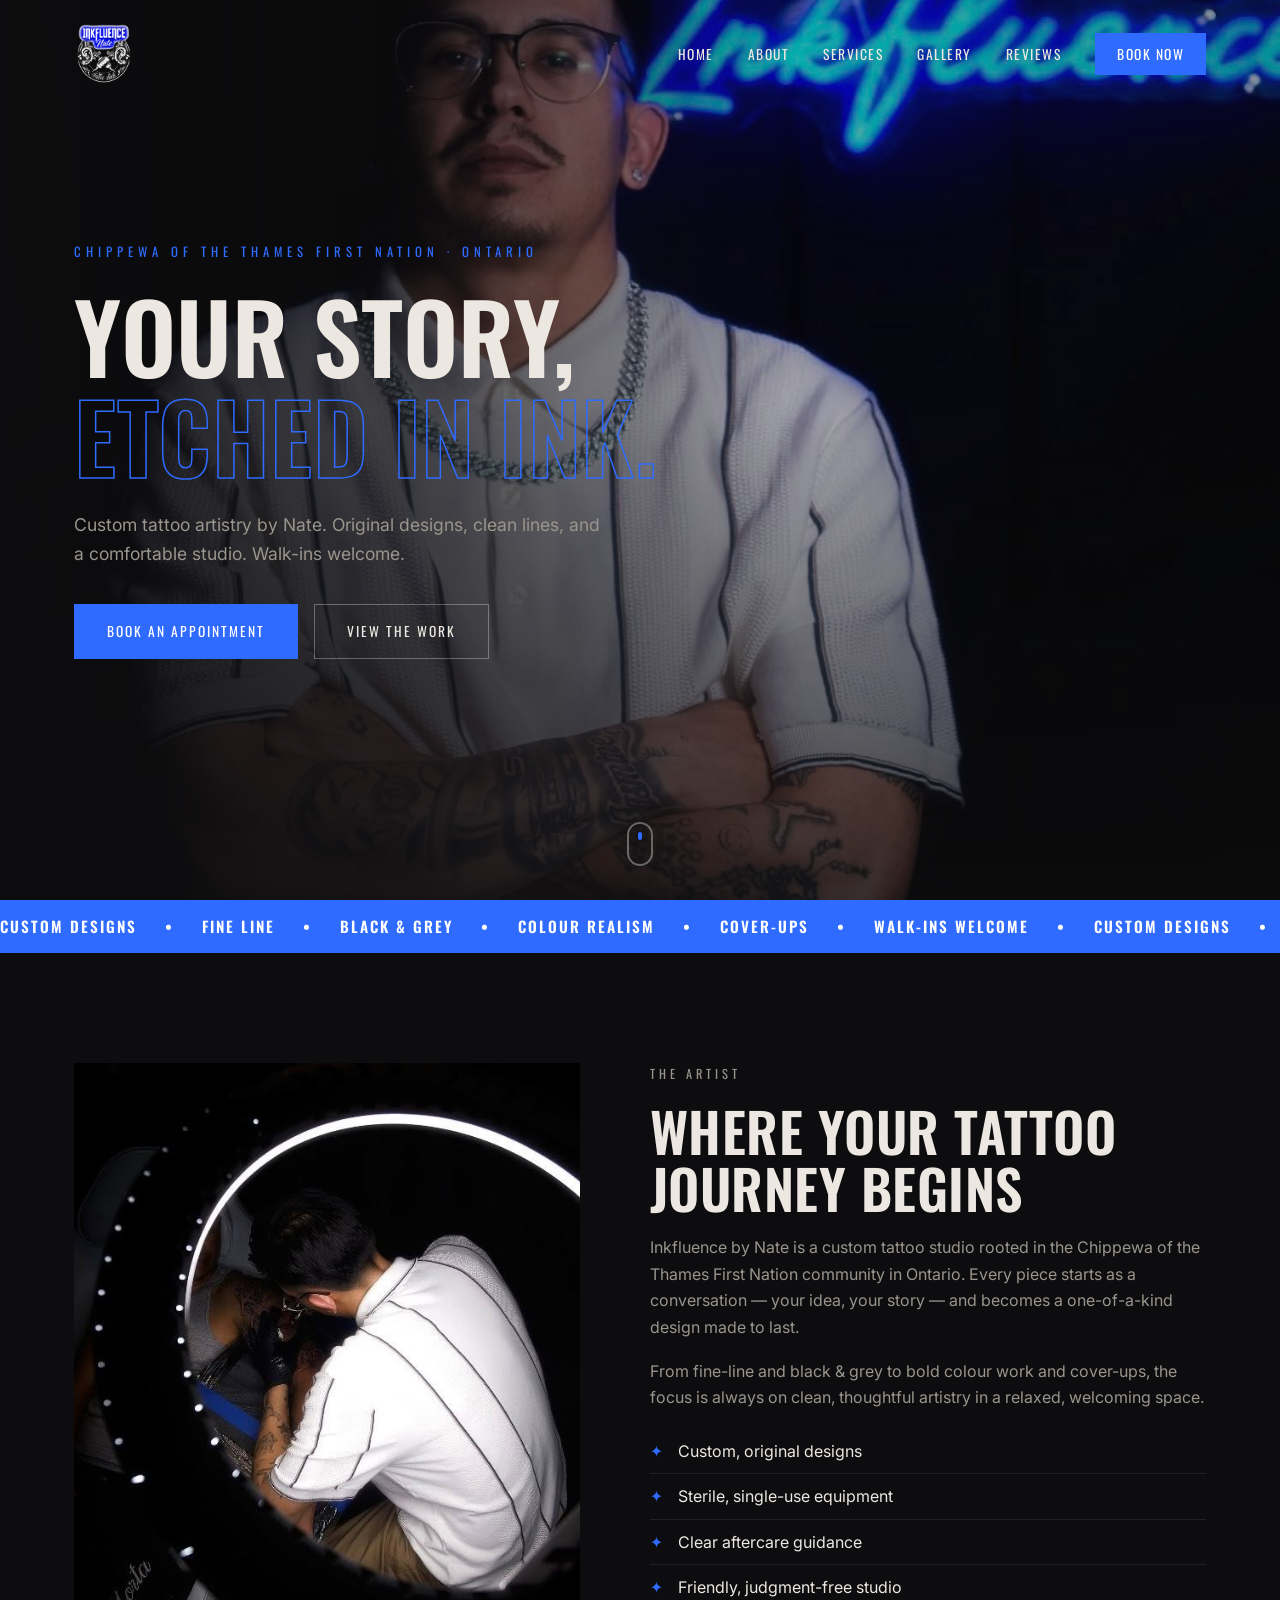
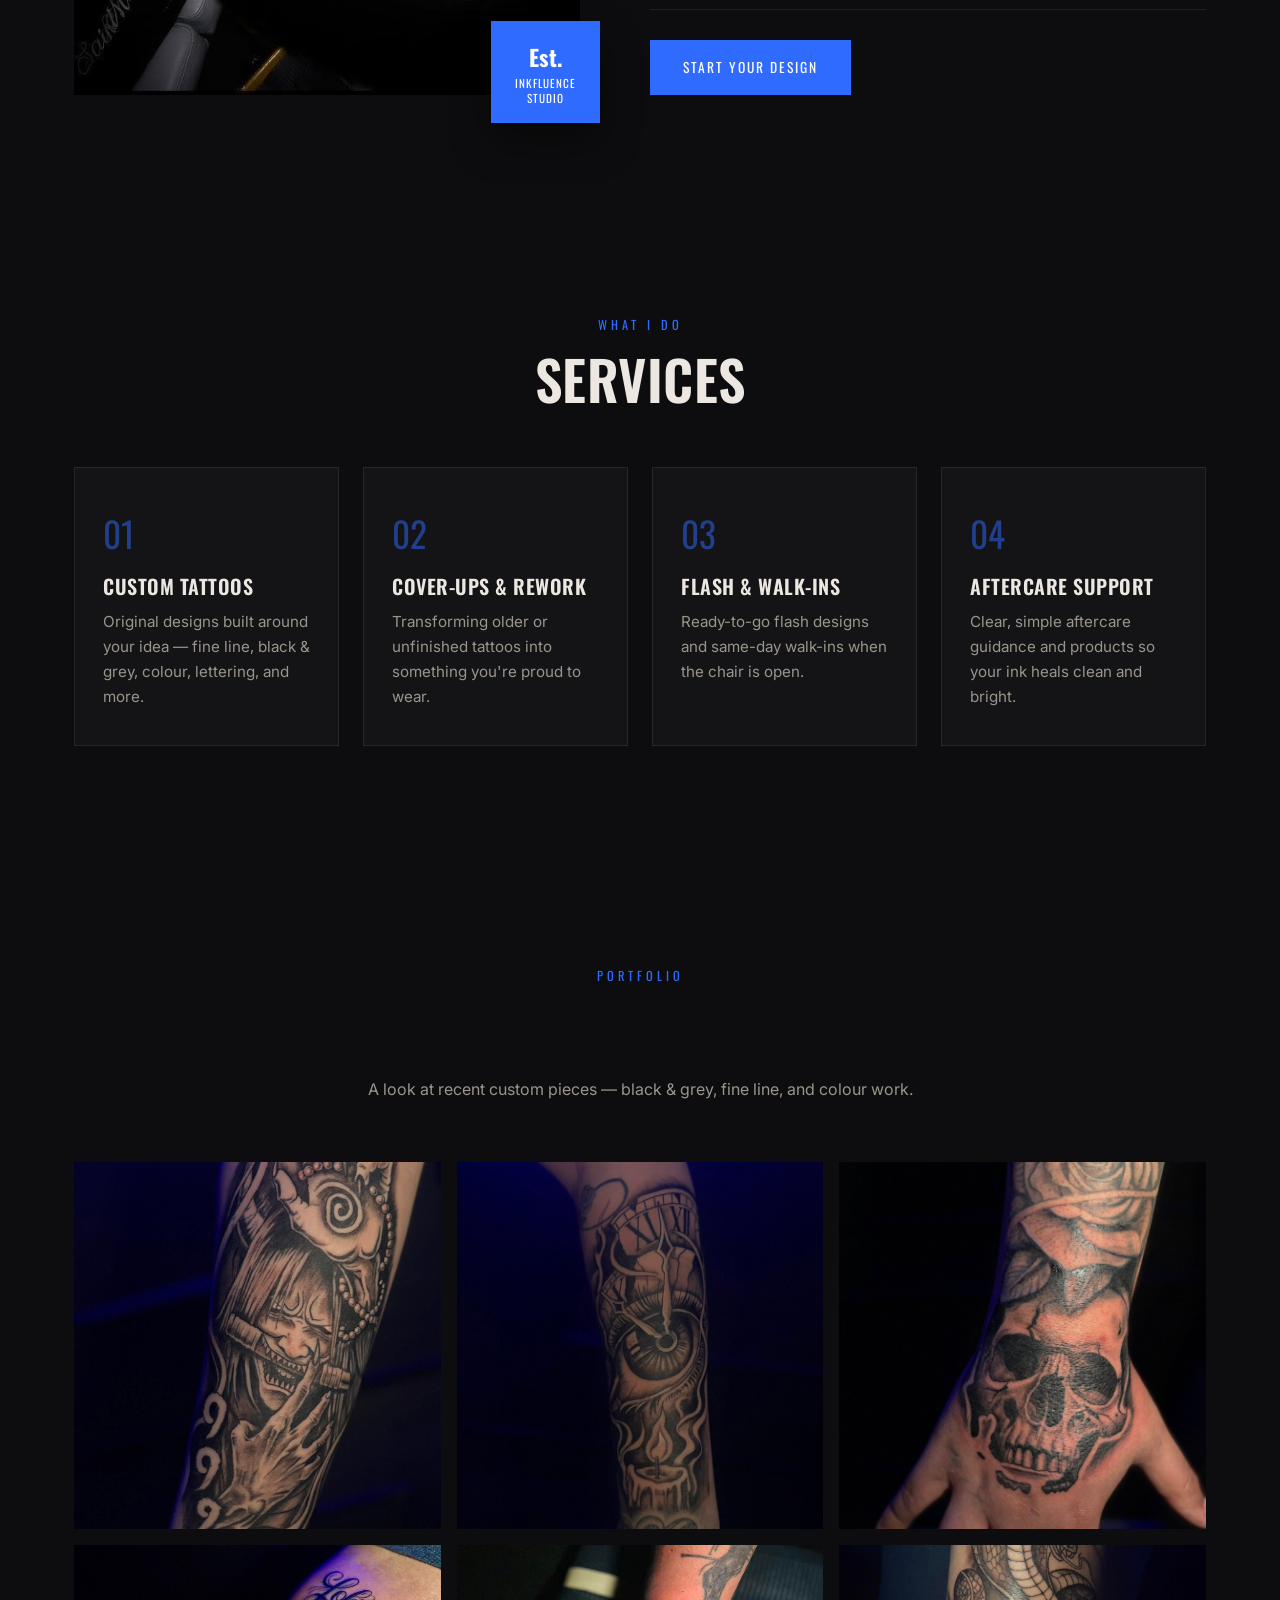
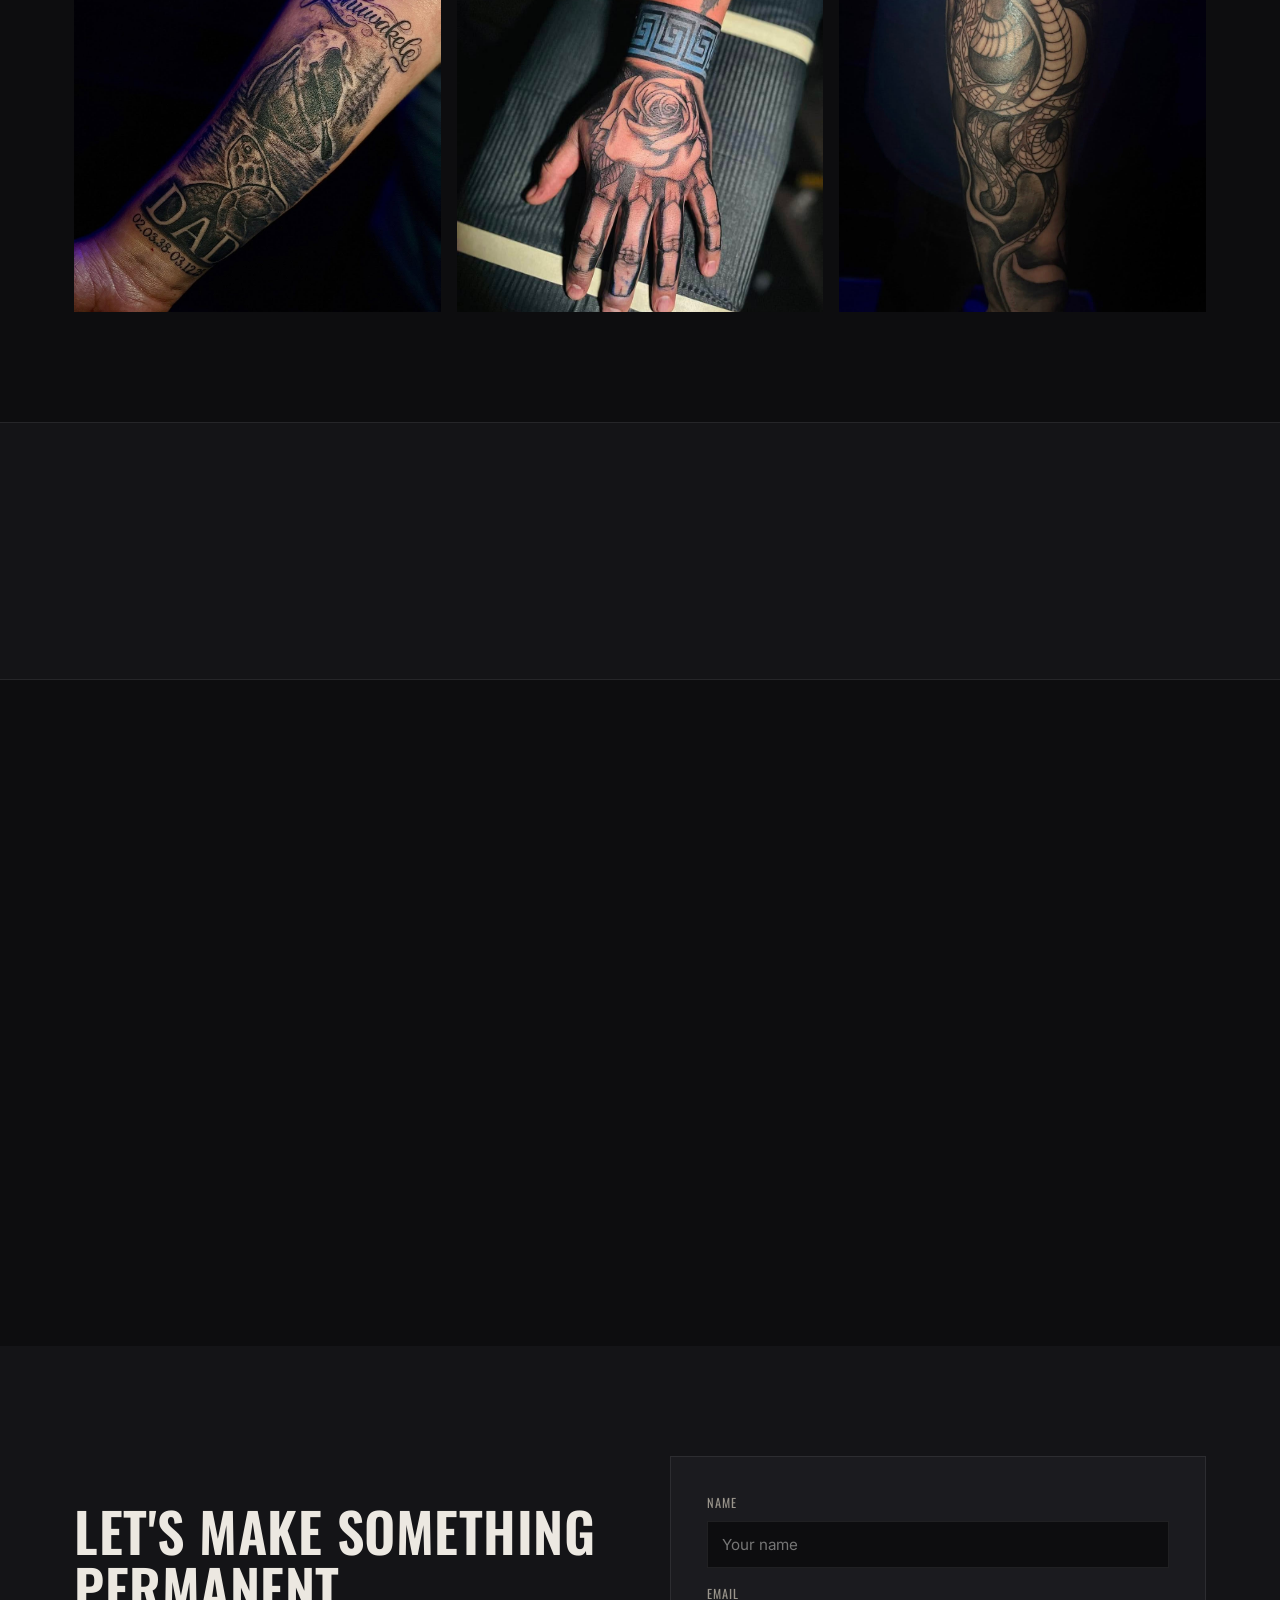
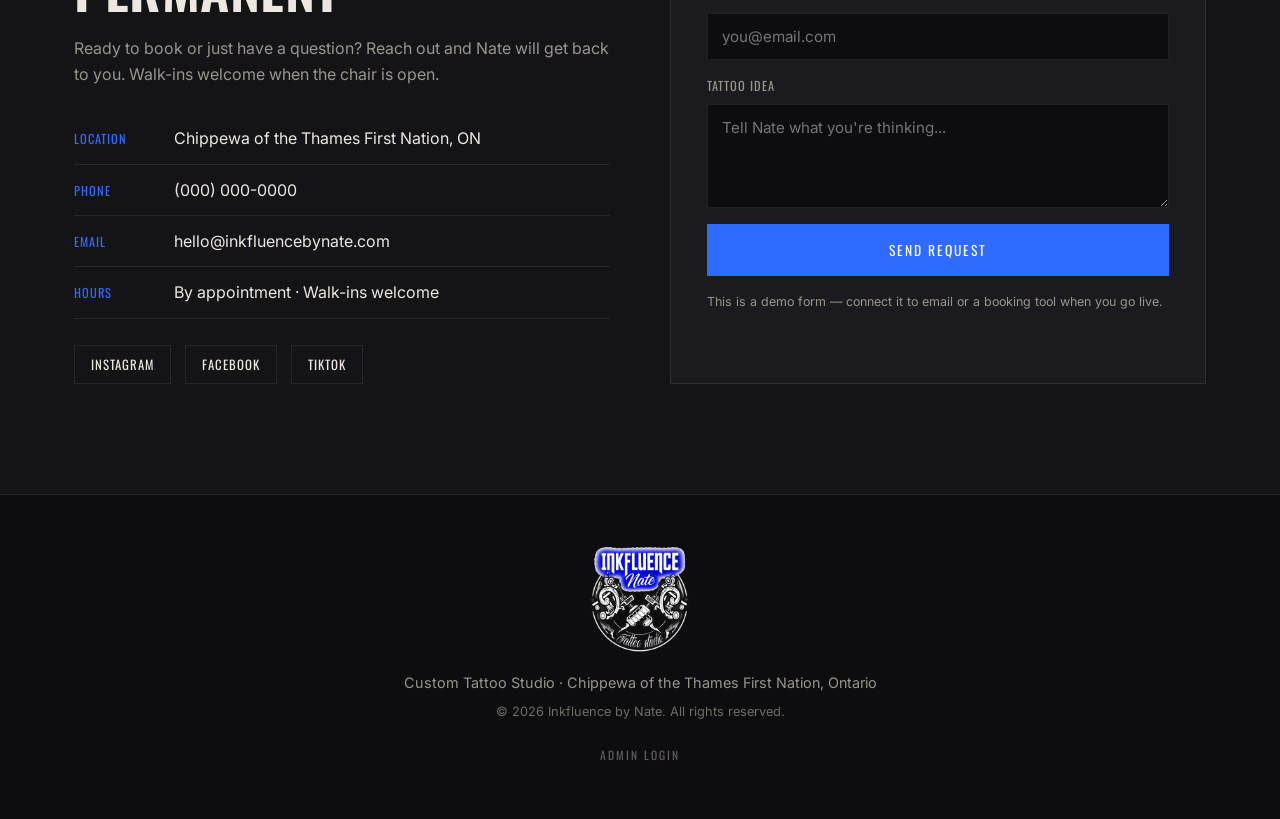
==== index.html @ e26d125b "Initial commit: Inkfluence by Nate website" ====
<!DOCTYPE html>
<html lang="en">
<head>
  <meta charset="UTF-8" />
  <meta name="viewport" content="width=device-width, initial-scale=1.0" />
  <title>Inkfluence by Nate | Custom Tattoo Studio — Chippewa of the Thames, ON</title>
  <meta name="description" content="Inkfluence by Nate — custom tattoo studio rooted in Chippewa of the Thames First Nation, Ontario. Custom designs, walk-ins welcome." />

  <!-- Fonts -->
  <link rel="preconnect" href="https://fonts.googleapis.com" />
  <link rel="preconnect" href="https://fonts.gstatic.com" crossorigin />
  <link href="https://fonts.googleapis.com/css2?family=Oswald:wght@400;500;600;700&family=Cormorant+Garamond:ital,wght@0,400;0,500;0,600;1,400&family=Inter:wght@300;400;500;600&display=swap" rel="stylesheet" />

  <link rel="stylesheet" href="styles.css" />
</head>
<body>

  <!-- ============ HEADER / NAV ============ -->
  <header class="site-header" id="header">
    <div class="header-inner">
      <!-- LOGO SLOT: drop images/logo.png to replace the text wordmark.
           Until then, the text wordmark below acts as the placeholder. -->
      <a href="#home" class="brand" aria-label="Inkfluence by Nate home">
        <img src="images/InkfluencePNG.png" alt="Inkfluence by Nate" class="brand-logo" />
      </a>

      <nav class="nav" id="nav">
        <a href="#home" class="nav-link">Home</a>
        <a href="#about" class="nav-link">About</a>
        <a href="#services" class="nav-link">Services</a>
        <a href="#gallery" class="nav-link">Gallery</a>
        <a href="#reviews" class="nav-link">Reviews</a>
        <a href="#contact" class="nav-link nav-cta">Book Now</a>
      </nav>

      <button class="nav-toggle" id="navToggle" aria-label="Toggle menu" aria-expanded="false">
        <span></span><span></span><span></span>
      </button>
    </div>
  </header>

  <!-- ============ HERO ============ -->
  <section class="hero" id="home">
    <div class="hero-bg" data-parallax></div>
    <div class="hero-overlay"></div>
    <div class="hero-content">
      <p class="hero-kicker reveal">Chippewa of the Thames First Nation · Ontario</p>
      <h1 class="hero-title reveal">Your Story,<br /><span class="outline">Etched in Ink.</span></h1>
      <p class="hero-sub reveal">Custom tattoo artistry by Nate. Original designs, clean lines, and a comfortable studio. Walk-ins welcome.</p>
      <div class="hero-actions reveal">
        <a href="#contact" class="btn btn-primary">Book an Appointment</a>
        <a href="#gallery" class="btn btn-ghost">View the Work</a>
      </div>
    </div>
    <a href="#about" class="scroll-cue" aria-label="Scroll down">
      <span class="scroll-cue-dot"></span>
    </a>
  </section>

  <!-- ============ MARQUEE STRIP ============ -->
  <div class="marquee" aria-hidden="true">
    <div class="marquee-track">
      <span>Custom Designs</span><span>•</span><span>Fine Line</span><span>•</span><span>Black &amp; Grey</span><span>•</span><span>Colour Realism</span><span>•</span><span>Cover-Ups</span><span>•</span><span>Walk-Ins Welcome</span><span>•</span>
      <span>Custom Designs</span><span>•</span><span>Fine Line</span><span>•</span><span>Black &amp; Grey</span><span>•</span><span>Colour Realism</span><span>•</span><span>Cover-Ups</span><span>•</span><span>Walk-Ins Welcome</span><span>•</span>
    </div>
  </div>

  <!-- ============ ABOUT ============ -->
  <section class="about section" id="about">
    <div class="container about-grid">
      <div class="about-media reveal">
        <img src="images/TheArtist.jpg" alt="Nate tattooing a client at the studio" class="about-img" loading="lazy" />
        <div class="about-badge">
          <span class="about-badge-num">Est.</span>
          <span class="about-badge-text">Inkfluence<br />Studio</span>
        </div>
      </div>
      <div class="about-copy">
        <p class="eyebrow reveal">The Artist</p>
        <h2 class="section-title reveal">Where Your Tattoo Journey Begins</h2>
        <p class="reveal">Inkfluence by Nate is a custom tattoo studio rooted in the Chippewa of the Thames First Nation community in Ontario. Every piece starts as a conversation — your idea, your story — and becomes a one-of-a-kind design made to last.</p>
        <p class="reveal">From fine-line and black &amp; grey to bold colour work and cover-ups, the focus is always on clean, thoughtful artistry in a relaxed, welcoming space.</p>
        <ul class="about-list reveal">
          <li>Custom, original designs</li>
          <li>Sterile, single-use equipment</li>
          <li>Clear aftercare guidance</li>
          <li>Friendly, judgment-free studio</li>
        </ul>
        <a href="#contact" class="btn btn-primary reveal">Start Your Design</a>
      </div>
    </div>
  </section>

  <!-- ============ SERVICES ============ -->
  <section class="services section" id="services">
    <div class="container">
      <div class="section-head center">
        <p class="eyebrow reveal">What I Do</p>
        <h2 class="section-title reveal">Services</h2>
      </div>
      <div class="cards">
        <article class="card reveal">
          <div class="card-num">01</div>
          <h3>Custom Tattoos</h3>
          <p>Original designs built around your idea — fine line, black &amp; grey, colour, lettering, and more.</p>
        </article>
        <article class="card reveal">
          <div class="card-num">02</div>
          <h3>Cover-Ups &amp; Rework</h3>
          <p>Transforming older or unfinished tattoos into something you're proud to wear.</p>
        </article>
        <article class="card reveal">
          <div class="card-num">03</div>
          <h3>Flash &amp; Walk-Ins</h3>
          <p>Ready-to-go flash designs and same-day walk-ins when the chair is open.</p>
        </article>
        <article class="card reveal">
          <div class="card-num">04</div>
          <h3>Aftercare Support</h3>
          <p>Clear, simple aftercare guidance and products so your ink heals clean and bright.</p>
        </article>
      </div>
    </div>
  </section>

  <!-- ============ GALLERY ============ -->
  <section class="gallery section" id="gallery">
    <div class="container">
      <div class="section-head center">
        <p class="eyebrow reveal">Portfolio</p>
        <h2 class="section-title reveal">Recent Work</h2>
        <p class="section-lead reveal">A look at recent custom pieces — black &amp; grey, fine line, and colour work.</p>
      </div>
      <div class="gallery-grid">
        <div class="gallery-item reveal"><img src="images/Tattoo1.jpg" alt="Tattoo by Nate" loading="lazy" /></div>
        <div class="gallery-item reveal"><img src="images/Tattoo2.jpg" alt="Tattoo by Nate" loading="lazy" /></div>
        <div class="gallery-item reveal"><img src="images/Tattoo3.jpg" alt="Tattoo by Nate" loading="lazy" /></div>
        <div class="gallery-item reveal"><img src="images/Tattoo4.jpg" alt="Tattoo by Nate" loading="lazy" /></div>
        <div class="gallery-item reveal"><img src="images/Tattoo5.jpg" alt="Tattoo by Nate" loading="lazy" /></div>
        <div class="gallery-item reveal"><img src="images/Tattoo6.jpg" alt="Tattoo by Nate" loading="lazy" /></div>
      </div>
    </div>
  </section>

  <!-- ============ STATS ============ -->
  <section class="stats">
    <div class="container stats-grid">
      <div class="stat reveal"><span class="stat-num" data-count="500">0</span><span class="stat-label">Tattoos Done</span></div>
      <div class="stat reveal"><span class="stat-num" data-count="8">0</span><span class="stat-label">Years Experience</span></div>
      <div class="stat reveal"><span class="stat-num" data-count="100">0</span><span class="stat-label">5-Star Reviews</span></div>
      <div class="stat reveal"><span class="stat-num" data-count="1">0</span><span class="stat-label">Studio, All Heart</span></div>
    </div>
  </section>

  <!-- ============ REVIEWS ============ -->
  <section class="reviews section" id="reviews">
    <div class="container">
      <div class="section-head center">
        <p class="eyebrow reveal">Kind Words</p>
        <h2 class="section-title reveal">What Clients Say</h2>
      </div>
      <div class="cards">
        <blockquote class="review reveal">
          <div class="stars">★★★★★</div>
          <p>"Nate took my rough idea and turned it into the exact piece I'd been imagining for years. Clean work and a great vibe in the studio."</p>
          <cite>— Placeholder Client</cite>
        </blockquote>
        <blockquote class="review reveal">
          <div class="stars">★★★★★</div>
          <p>"Super welcoming and professional. Walked in nervous, left with a tattoo I love. Highly recommend."</p>
          <cite>— Placeholder Client</cite>
        </blockquote>
        <blockquote class="review reveal">
          <div class="stars">★★★★★</div>
          <p>"Amazing line work and attention to detail. You can tell every design is custom. Already booking my next one."</p>
          <cite>— Placeholder Client</cite>
        </blockquote>
      </div>
    </div>
  </section>

  <!-- ============ CONTACT / CTA ============ -->
  <section class="contact section" id="contact">
    <div class="container contact-grid">
      <div class="contact-copy">
        <p class="eyebrow reveal">Get In Touch</p>
        <h2 class="section-title reveal">Let's Make Something Permanent</h2>
        <p class="reveal">Ready to book or just have a question? Reach out and Nate will get back to you. Walk-ins welcome when the chair is open.</p>
        <ul class="contact-list reveal">
          <li><span class="contact-label">Location</span> Chippewa of the Thames First Nation, ON</li>
          <li><span class="contact-label">Phone</span> <a href="tel:+10000000000">(000) 000-0000</a></li>
          <li><span class="contact-label">Email</span> <a href="mailto:hello@inkfluencebynate.com">hello@inkfluencebynate.com</a></li>
          <li><span class="contact-label">Hours</span> By appointment · Walk-ins welcome</li>
        </ul>
        <div class="socials reveal">
          <a href="#" aria-label="Instagram" class="social">Instagram</a>
          <a href="#" aria-label="Facebook" class="social">Facebook</a>
          <a href="#" aria-label="TikTok" class="social">TikTok</a>
        </div>
      </div>

      <form class="contact-form reveal" onsubmit="return false;">
        <label>Name<input type="text" name="name" placeholder="Your name" /></label>
        <label>Email<input type="email" name="email" placeholder="you@email.com" /></label>
        <label>Tattoo Idea<textarea name="idea" rows="4" placeholder="Tell Nate what you're thinking..."></textarea></label>
        <button type="submit" class="btn btn-primary btn-block">Send Request</button>
        <p class="form-note">This is a demo form — connect it to email or a booking tool when you go live.</p>
      </form>
    </div>
  </section>

  <!-- ============ FOOTER ============ -->
  <footer class="site-footer">
    <div class="container footer-inner">
      <img src="images/InkfluencePNG.png" alt="Inkfluence by Nate" class="footer-logo" />
      <p class="footer-meta">Custom Tattoo Studio · Chippewa of the Thames First Nation, Ontario</p>
      <p class="footer-copy">© <span id="year"></span> Inkfluence by Nate. All rights reserved.</p>
      <button type="button" class="admin-link" id="adminOpen">Admin Login</button>
    </div>
  </footer>

  <!-- ============ ADMIN LOGIN MODAL (login only — no public sign-up) ============ -->
  <div class="admin-modal" id="adminModal" aria-hidden="true">
    <div class="admin-backdrop" data-admin-close></div>
    <div class="admin-dialog" role="dialog" aria-modal="true" aria-labelledby="adminTitle">
      <button type="button" class="admin-close" id="adminClose" aria-label="Close">&times;</button>
      <img src="images/InkfluencePNG.png" alt="Inkfluence by Nate" class="admin-logo" />
      <h2 class="admin-title" id="adminTitle">Admin Login</h2>
      <p class="admin-sub">Authorized access only — for Nate.</p>
      <form class="admin-form" id="adminForm" autocomplete="off">
        <label>Email
          <input type="email" name="email" id="adminEmail" placeholder="nate@inkfluencebynate.com" required />
        </label>
        <label>Password
          <input type="password" name="password" id="adminPassword" placeholder="••••••••" required />
        </label>
        <p class="admin-message" id="adminMessage" role="alert"></p>
        <button type="submit" class="btn btn-primary btn-block">Log In</button>
      </form>
      <p class="admin-note">Access is by invitation only. There is no public sign-up.</p>
    </div>
  </div>

  <script src="script.js"></script>
</body>
</html>
---- styles.css ----
/* ===========================================================
   Inkfluence by Nate — base template
   Layout & animation pattern inspired by premium tattoo studio
   sites: fixed shrinking nav, parallax hero, scroll-reveal,
   gallery hover-zoom, animated counters, marquee strip.
   =========================================================== */

:root {
  --bg:        #0d0d0f;
  --bg-2:      #141417;
  --bg-3:      #1b1b1f;
  --text:      #ece8e1;
  --muted:     #9a958c;
  --accent:    #2f6bff;   /* electric blue — matches the logo glow & neon sign */
  --accent-2:  #6aa2ff;   /* lighter blue for hovers / glows */
  --line:      rgba(255,255,255,0.08);
  --maxw:      1180px;
  --ease:      cubic-bezier(0.22, 1, 0.36, 1);
}

* { box-sizing: border-box; margin: 0; padding: 0; }

html { scroll-behavior: smooth; }

body {
  background: var(--bg);
  color: var(--text);
  font-family: 'Inter', system-ui, sans-serif;
  line-height: 1.65;
  -webkit-font-smoothing: antialiased;
  overflow-x: hidden;
}

img { max-width: 100%; display: block; }
a { color: inherit; text-decoration: none; }

.container { width: 100%; max-width: var(--maxw); margin: 0 auto; padding: 0 24px; }
.section { padding: 110px 0; }

/* ---------- Typography ---------- */
h1, h2, h3 { font-family: 'Oswald', sans-serif; font-weight: 600; line-height: 1.05; letter-spacing: 0.5px; text-transform: uppercase; }

.section-title {
  font-size: clamp(2rem, 5vw, 3.4rem);
  margin-bottom: 18px;
}
.eyebrow {
  font-family: 'Oswald', sans-serif;
  text-transform: uppercase;
  letter-spacing: 4px;
  font-size: 0.78rem;
  color: var(--accent);
  margin-bottom: 14px;
}
.section-head.center { text-align: center; max-width: 640px; margin: 0 auto 60px; }
.section-lead { color: var(--muted); }
.section-lead code { color: var(--accent-2); font-family: monospace; }

/* ---------- Buttons ---------- */
.btn {
  display: inline-block;
  font-family: 'Oswald', sans-serif;
  text-transform: uppercase;
  letter-spacing: 2px;
  font-size: 0.85rem;
  padding: 15px 32px;
  border: 1px solid transparent;
  cursor: pointer;
  transition: all 0.35s var(--ease);
}
.btn-primary { background: var(--accent); color: #ffffff; }
.btn-primary:hover { background: var(--accent-2); transform: translateY(-3px); box-shadow: 0 14px 30px rgba(47,107,255,0.4); }
.btn-ghost { border-color: rgba(255,255,255,0.3); color: var(--text); }
.btn-ghost:hover { border-color: var(--accent); color: var(--accent); transform: translateY(-3px); }
.btn-block { width: 100%; }

/* ===========================================================
   HEADER / NAV  (fixed, shrinks + gains background on scroll)
   =========================================================== */
.site-header {
  position: fixed; top: 0; left: 0; right: 0; z-index: 100;
  padding: 24px 0;
  transition: padding 0.4s var(--ease), background 0.4s var(--ease), box-shadow 0.4s var(--ease);
}
.site-header.scrolled {
  padding: 12px 0;
  background: rgba(13,13,15,0.92);
  backdrop-filter: blur(10px);
  box-shadow: 0 1px 0 var(--line);
}
.header-inner { max-width: var(--maxw); margin: 0 auto; padding: 0 24px; display: flex; align-items: center; justify-content: space-between; }

.brand-text { font-family: 'Oswald', sans-serif; font-size: 1.5rem; font-weight: 700; text-transform: uppercase; letter-spacing: 1px; }
.brand-accent { color: var(--accent); font-weight: 400; font-style: italic; font-family: 'Cormorant Garamond', serif; text-transform: none; }
.brand-logo { height: 60px; width: auto; border-radius: 8px; transition: height 0.4s var(--ease); display: block; }
.site-header.scrolled .brand-logo { height: 46px; }
.footer-logo { height: 110px; width: auto; margin: 0 auto 16px; border-radius: 12px; }

.nav { display: flex; align-items: center; gap: 34px; }
.nav-link {
  font-family: 'Oswald', sans-serif; text-transform: uppercase; letter-spacing: 1.5px;
  font-size: 0.85rem; color: var(--text); position: relative; padding: 4px 0;
  transition: color 0.3s;
}
.nav-link::after {
  content: ''; position: absolute; left: 0; bottom: -2px; height: 2px; width: 0;
  background: var(--accent); transition: width 0.3s var(--ease);
}
.nav-link:hover { color: var(--accent); }
.nav-link:hover::after { width: 100%; }
.nav-cta { background: var(--accent); color: #ffffff; padding: 10px 22px; }
.nav-cta::after { display: none; }
.nav-cta:hover { background: var(--accent-2); color: #ffffff; }

.nav-toggle { display: none; flex-direction: column; gap: 5px; background: none; border: 0; cursor: pointer; padding: 6px; }
.nav-toggle span { width: 26px; height: 2px; background: var(--text); transition: all 0.3s var(--ease); }

/* ===========================================================
   HERO  (full-screen, parallax bg, animated reveals)
   =========================================================== */
.hero { position: relative; min-height: 100vh; display: flex; align-items: center; overflow: hidden; }
.hero-bg {
  position: absolute; inset: -10% 0; z-index: 0;
  background-image: url('images/hero.jpg');
  background-size: cover;
  background-position: 60% 18%;   /* keeps Nate's face + the neon "Inkfluence" sign in frame */
  will-change: transform;
}
.hero-overlay {
  position: absolute; inset: 0; z-index: 1;
  /* darken the left (where the headline sits) and the bottom for legibility,
     while letting Nate and the neon sign stay visible on the right */
  background:
    linear-gradient(90deg, rgba(13,13,15,0.92) 0%, rgba(13,13,15,0.7) 32%, rgba(13,13,15,0.2) 62%, rgba(13,13,15,0.3) 100%),
    linear-gradient(180deg, rgba(13,13,15,0.18) 0%, rgba(13,13,15,0.15) 45%, rgba(13,13,15,0.75) 100%);
}
.hero-content { position: relative; z-index: 2; max-width: var(--maxw); margin: 0 auto; padding: 0 24px; width: 100%; }

.hero-kicker { font-family: 'Oswald', sans-serif; text-transform: uppercase; letter-spacing: 5px; font-size: 0.8rem; color: var(--accent); margin-bottom: 22px; }
.hero-title { font-size: clamp(2.8rem, 8vw, 6rem); margin-bottom: 24px; }
.hero-title .outline { color: transparent; -webkit-text-stroke: 1.5px var(--accent); }
.hero-sub { max-width: 540px; color: var(--muted); font-size: 1.1rem; margin-bottom: 36px; }
.hero-actions { display: flex; gap: 16px; flex-wrap: wrap; }

.scroll-cue { position: absolute; bottom: 34px; left: 50%; transform: translateX(-50%); z-index: 2; width: 26px; height: 44px; border: 2px solid rgba(255,255,255,0.35); border-radius: 14px; display: flex; justify-content: center; }
.scroll-cue-dot { width: 4px; height: 8px; background: var(--accent); border-radius: 2px; margin-top: 8px; animation: scrollDot 1.8s infinite; }
@keyframes scrollDot { 0% { opacity: 0; transform: translateY(0); } 40% { opacity: 1; } 80% { opacity: 0; transform: translateY(14px); } 100% { opacity: 0; } }

/* ===========================================================
   MARQUEE STRIP
   =========================================================== */
.marquee { background: var(--accent); color: #ffffff; overflow: hidden; padding: 14px 0; }
.marquee-track { display: flex; gap: 28px; white-space: nowrap; width: max-content; animation: marquee 26s linear infinite; }
.marquee-track span { font-family: 'Oswald', sans-serif; text-transform: uppercase; letter-spacing: 2px; font-weight: 600; font-size: 0.95rem; }
@keyframes marquee { to { transform: translateX(-50%); } }

/* ===========================================================
   ABOUT
   =========================================================== */
.about-grid { display: grid; grid-template-columns: 1fr 1.1fr; gap: 70px; align-items: center; }
.about-media { position: relative; }
.about-img { width: 100%; aspect-ratio: 4/5; object-fit: cover; object-position: center; display: block; }
.about-badge {
  position: absolute; bottom: -28px; right: -20px; background: var(--accent); color: #ffffff;
  padding: 18px 24px; text-align: center; box-shadow: 0 18px 40px rgba(0,0,0,0.4);
}
.about-badge-num { display: block; font-family: 'Oswald', sans-serif; font-size: 1.4rem; font-weight: 700; }
.about-badge-text { display: block; font-family: 'Oswald', sans-serif; text-transform: uppercase; font-size: 0.7rem; letter-spacing: 1px; line-height: 1.3; }
.about-copy p { color: var(--muted); margin-bottom: 18px; }
.about-list { list-style: none; margin: 8px 0 30px; }
.about-list li { padding: 9px 0 9px 28px; position: relative; border-bottom: 1px solid var(--line); }
.about-list li::before { content: '✦'; position: absolute; left: 0; color: var(--accent); }

/* ---------- Image slots (placeholders) ---------- */
.img-slot {
  position: relative; width: 100%; aspect-ratio: 1/1;
  background:
    repeating-linear-gradient(45deg, var(--bg-2) 0 12px, var(--bg-3) 12px 24px);
  border: 1px dashed rgba(255,255,255,0.14);
  display: flex; align-items: center; justify-content: center;
  overflow: hidden;
}
.img-slot-portrait { aspect-ratio: 4/5; }
.img-slot-label { font-family: monospace; font-size: 0.8rem; color: var(--muted); letter-spacing: 1px; }

/* ===========================================================
   SERVICES + REVIEWS cards
   =========================================================== */
.cards { display: grid; grid-template-columns: repeat(4, 1fr); gap: 24px; }
.reviews .cards { grid-template-columns: repeat(3, 1fr); }
.card {
  background: var(--bg-2); padding: 36px 28px; border: 1px solid var(--line);
  transition: transform 0.4s var(--ease), border-color 0.4s, background 0.4s;
}
.card:hover { transform: translateY(-8px); border-color: var(--accent); background: var(--bg-3); }
.card-num { font-family: 'Oswald', sans-serif; font-size: 2.2rem; color: var(--accent); opacity: 0.5; margin-bottom: 14px; }
.card h3 { font-size: 1.25rem; margin-bottom: 12px; }
.card p { color: var(--muted); font-size: 0.95rem; }

/* ===========================================================
   GALLERY  (hover zoom + overlay)
   =========================================================== */
.gallery-grid { display: grid; grid-template-columns: repeat(3, 1fr); gap: 16px; }
.gallery-item { overflow: hidden; position: relative; cursor: pointer; }
.gallery-item .img-slot { aspect-ratio: 1/1; transition: transform 0.6s var(--ease); }
.gallery-item img { width: 100%; aspect-ratio: 1/1; object-fit: cover; display: block; transition: transform 0.6s var(--ease); }
.gallery-item:hover img { transform: scale(1.08); }
.gallery-item::after {
  content: '+'; position: absolute; inset: 0; display: flex; align-items: center; justify-content: center;
  font-family: 'Oswald', sans-serif; font-size: 2.4rem; color: var(--accent);
  background: rgba(13,13,15,0.55); opacity: 0; transition: opacity 0.4s var(--ease);
}
.gallery-item:hover .img-slot { transform: scale(1.08); }
.gallery-item:hover::after { opacity: 1; }

/* ===========================================================
   STATS  (animated counters)
   =========================================================== */
.stats { background: var(--bg-2); padding: 70px 0; border-top: 1px solid var(--line); border-bottom: 1px solid var(--line); }
.stats-grid { display: grid; grid-template-columns: repeat(4, 1fr); gap: 30px; text-align: center; }
.stat-num { display: block; font-family: 'Oswald', sans-serif; font-size: clamp(2.2rem, 5vw, 3.4rem); font-weight: 700; color: var(--accent); }
.stat-label { font-family: 'Oswald', sans-serif; text-transform: uppercase; letter-spacing: 2px; font-size: 0.8rem; color: var(--muted); }

/* ===========================================================
   REVIEWS
   =========================================================== */
.review { background: var(--bg-2); padding: 34px 30px; border: 1px solid var(--line); }
.review .stars { color: var(--accent); letter-spacing: 3px; margin-bottom: 16px; }
.review p { font-family: 'Cormorant Garamond', serif; font-size: 1.3rem; font-style: italic; color: var(--text); margin-bottom: 18px; }
.review cite { color: var(--muted); font-style: normal; font-family: 'Oswald', sans-serif; text-transform: uppercase; letter-spacing: 1px; font-size: 0.8rem; }

/* ===========================================================
   CONTACT
   =========================================================== */
.contact { background: var(--bg-2); }
.contact-grid { display: grid; grid-template-columns: 1fr 1fr; gap: 60px; }
.contact-copy p { color: var(--muted); margin-bottom: 26px; }
.contact-list { list-style: none; margin-bottom: 26px; }
.contact-list li { padding: 12px 0; border-bottom: 1px solid var(--line); }
.contact-label { display: inline-block; width: 96px; font-family: 'Oswald', sans-serif; text-transform: uppercase; letter-spacing: 1px; font-size: 0.78rem; color: var(--accent); }
.socials { display: flex; gap: 14px; }
.social { font-family: 'Oswald', sans-serif; text-transform: uppercase; letter-spacing: 1px; font-size: 0.8rem; padding: 8px 16px; border: 1px solid var(--line); transition: all 0.3s; }
.social:hover { border-color: var(--accent); color: var(--accent); }

.contact-form { display: flex; flex-direction: column; gap: 16px; background: var(--bg-3); padding: 36px; border: 1px solid var(--line); }
.contact-form label { display: flex; flex-direction: column; gap: 8px; font-family: 'Oswald', sans-serif; text-transform: uppercase; letter-spacing: 1px; font-size: 0.78rem; color: var(--muted); }
.contact-form input, .contact-form textarea {
  background: var(--bg); border: 1px solid var(--line); color: var(--text);
  padding: 13px 14px; font-family: 'Inter', sans-serif; font-size: 0.95rem; resize: vertical;
  transition: border-color 0.3s;
}
.contact-form input:focus, .contact-form textarea:focus { outline: none; border-color: var(--accent); }
.form-note { font-size: 0.78rem; color: var(--muted); text-transform: none; letter-spacing: 0; }

/* ===========================================================
   FOOTER
   =========================================================== */
.site-footer { padding: 50px 0; text-align: center; border-top: 1px solid var(--line); }
.footer-brand { font-size: 1.6rem; display: inline-block; margin-bottom: 12px; }
.footer-meta { color: var(--muted); margin-bottom: 6px; font-size: 0.9rem; }
.footer-copy { color: var(--muted); font-size: 0.8rem; opacity: 0.7; }

/* ---------- Admin login link + modal ---------- */
.admin-link {
  margin-top: 18px; background: none; border: 0; cursor: pointer;
  font-family: 'Oswald', sans-serif; text-transform: uppercase; letter-spacing: 2px;
  font-size: 0.72rem; color: var(--muted); opacity: 0.6; padding: 6px 4px;
  transition: color 0.3s, opacity 0.3s;
}
.admin-link:hover { color: var(--accent); opacity: 1; }

.admin-modal {
  position: fixed; inset: 0; z-index: 1000; display: none;
  align-items: center; justify-content: center; padding: 24px;
}
.admin-modal.open { display: flex; }
.admin-backdrop {
  position: absolute; inset: 0; background: rgba(6,8,14,0.82);
  backdrop-filter: blur(6px); animation: adminFade 0.3s var(--ease);
}
.admin-dialog {
  position: relative; z-index: 1; width: 100%; max-width: 400px;
  background: var(--bg-2); border: 1px solid var(--line);
  border-top: 3px solid var(--accent);
  box-shadow: 0 30px 80px rgba(0,0,0,0.6), 0 0 60px rgba(47,107,255,0.15);
  padding: 38px 34px 30px; text-align: center;
  animation: adminPop 0.35s var(--ease);
}
@keyframes adminFade { from { opacity: 0; } to { opacity: 1; } }
@keyframes adminPop { from { opacity: 0; transform: translateY(18px) scale(0.97); } to { opacity: 1; transform: none; } }

.admin-close {
  position: absolute; top: 12px; right: 16px; background: none; border: 0; cursor: pointer;
  color: var(--muted); font-size: 1.6rem; line-height: 1; transition: color 0.3s;
}
.admin-close:hover { color: var(--accent); }
.admin-logo { height: 72px; width: auto; margin: 0 auto 14px; }
.admin-title { font-size: 1.7rem; margin-bottom: 6px; }
.admin-sub { color: var(--muted); font-size: 0.9rem; margin-bottom: 24px; }

.admin-form { display: flex; flex-direction: column; gap: 14px; text-align: left; }
.admin-form label {
  display: flex; flex-direction: column; gap: 7px;
  font-family: 'Oswald', sans-serif; text-transform: uppercase; letter-spacing: 1px;
  font-size: 0.74rem; color: var(--muted);
}
.admin-form input {
  background: var(--bg); border: 1px solid var(--line); color: var(--text);
  padding: 13px 14px; font-family: 'Inter', sans-serif; font-size: 0.95rem;
  transition: border-color 0.3s;
}
.admin-form input:focus { outline: none; border-color: var(--accent); }
.admin-form .btn { margin-top: 6px; }

.admin-message { min-height: 0; font-size: 0.85rem; color: #ff6b6b; margin: 0; }
.admin-message.show { min-height: 1.2em; }
.admin-message.info { color: var(--accent-2); }
.admin-note { margin-top: 18px; font-size: 0.74rem; color: var(--muted); opacity: 0.7; }

/* ===========================================================
   SCROLL REVEAL ANIMATION
   =========================================================== */
.reveal { opacity: 0; transform: translateY(34px); transition: opacity 0.8s var(--ease), transform 0.8s var(--ease); }
.reveal.in { opacity: 1; transform: none; }

@media (prefers-reduced-motion: reduce) {
  .reveal { opacity: 1; transform: none; transition: none; }
  .marquee-track, .scroll-cue-dot { animation: none; }
  html { scroll-behavior: auto; }
}

/* ===========================================================
   RESPONSIVE
   =========================================================== */
@media (max-width: 980px) {
  .about-grid, .contact-grid { grid-template-columns: 1fr; gap: 48px; }
  .cards, .reviews .cards { grid-template-columns: repeat(2, 1fr); }
  .gallery-grid { grid-template-columns: repeat(2, 1fr); }
  .about-badge { right: 16px; }
}
@media (max-width: 680px) {
  .section { padding: 72px 0; }
  .nav {
    position: fixed; inset: 0 0 0 auto; width: min(78vw, 320px);
    flex-direction: column; justify-content: center; gap: 26px;
    background: var(--bg-2); transform: translateX(100%); transition: transform 0.4s var(--ease);
    box-shadow: -20px 0 60px rgba(0,0,0,0.5);
  }
  .nav.open { transform: translateX(0); }
  .nav-toggle { display: flex; z-index: 101; }
  .nav-toggle.open span:nth-child(1) { transform: translateY(7px) rotate(45deg); }
  .nav-toggle.open span:nth-child(2) { opacity: 0; }
  .nav-toggle.open span:nth-child(3) { transform: translateY(-7px) rotate(-45deg); }
  .cards, .reviews .cards, .gallery-grid, .stats-grid { grid-template-columns: 1fr; }
  .stats-grid { gap: 36px; }
}
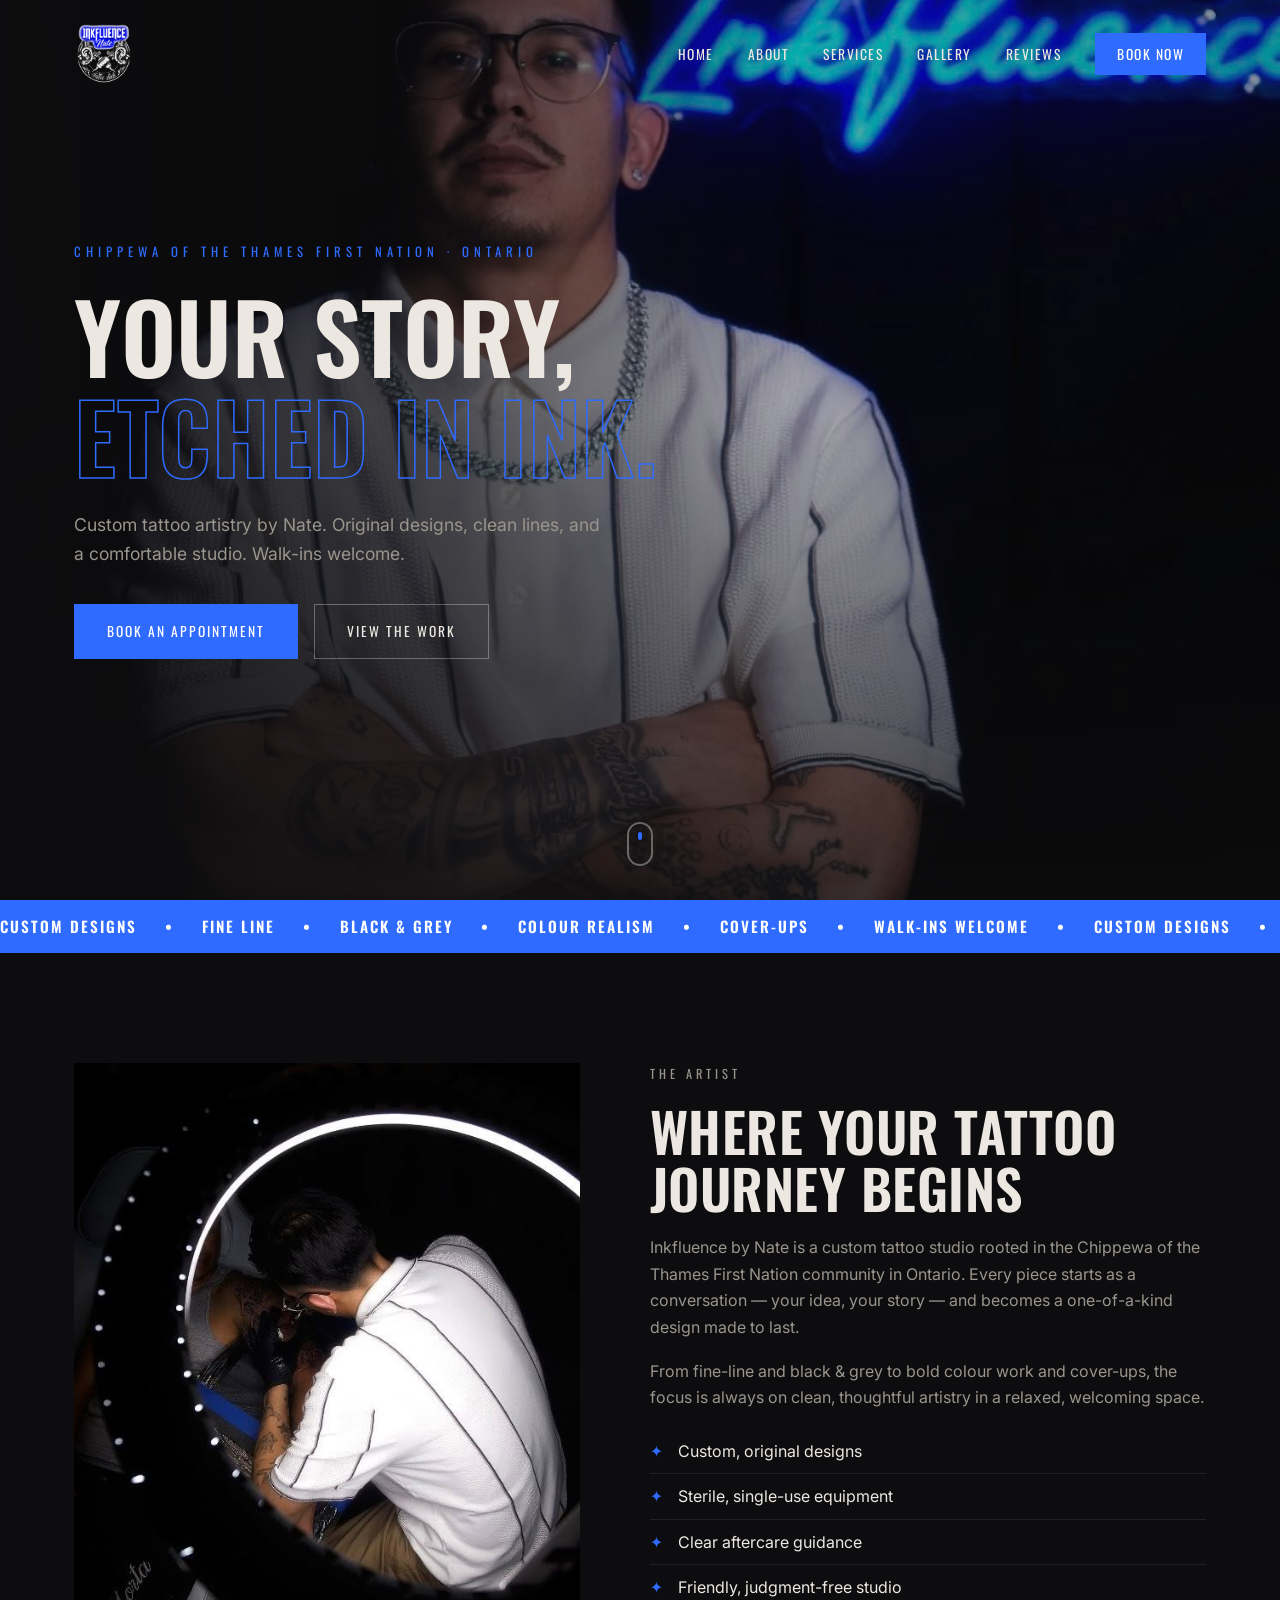
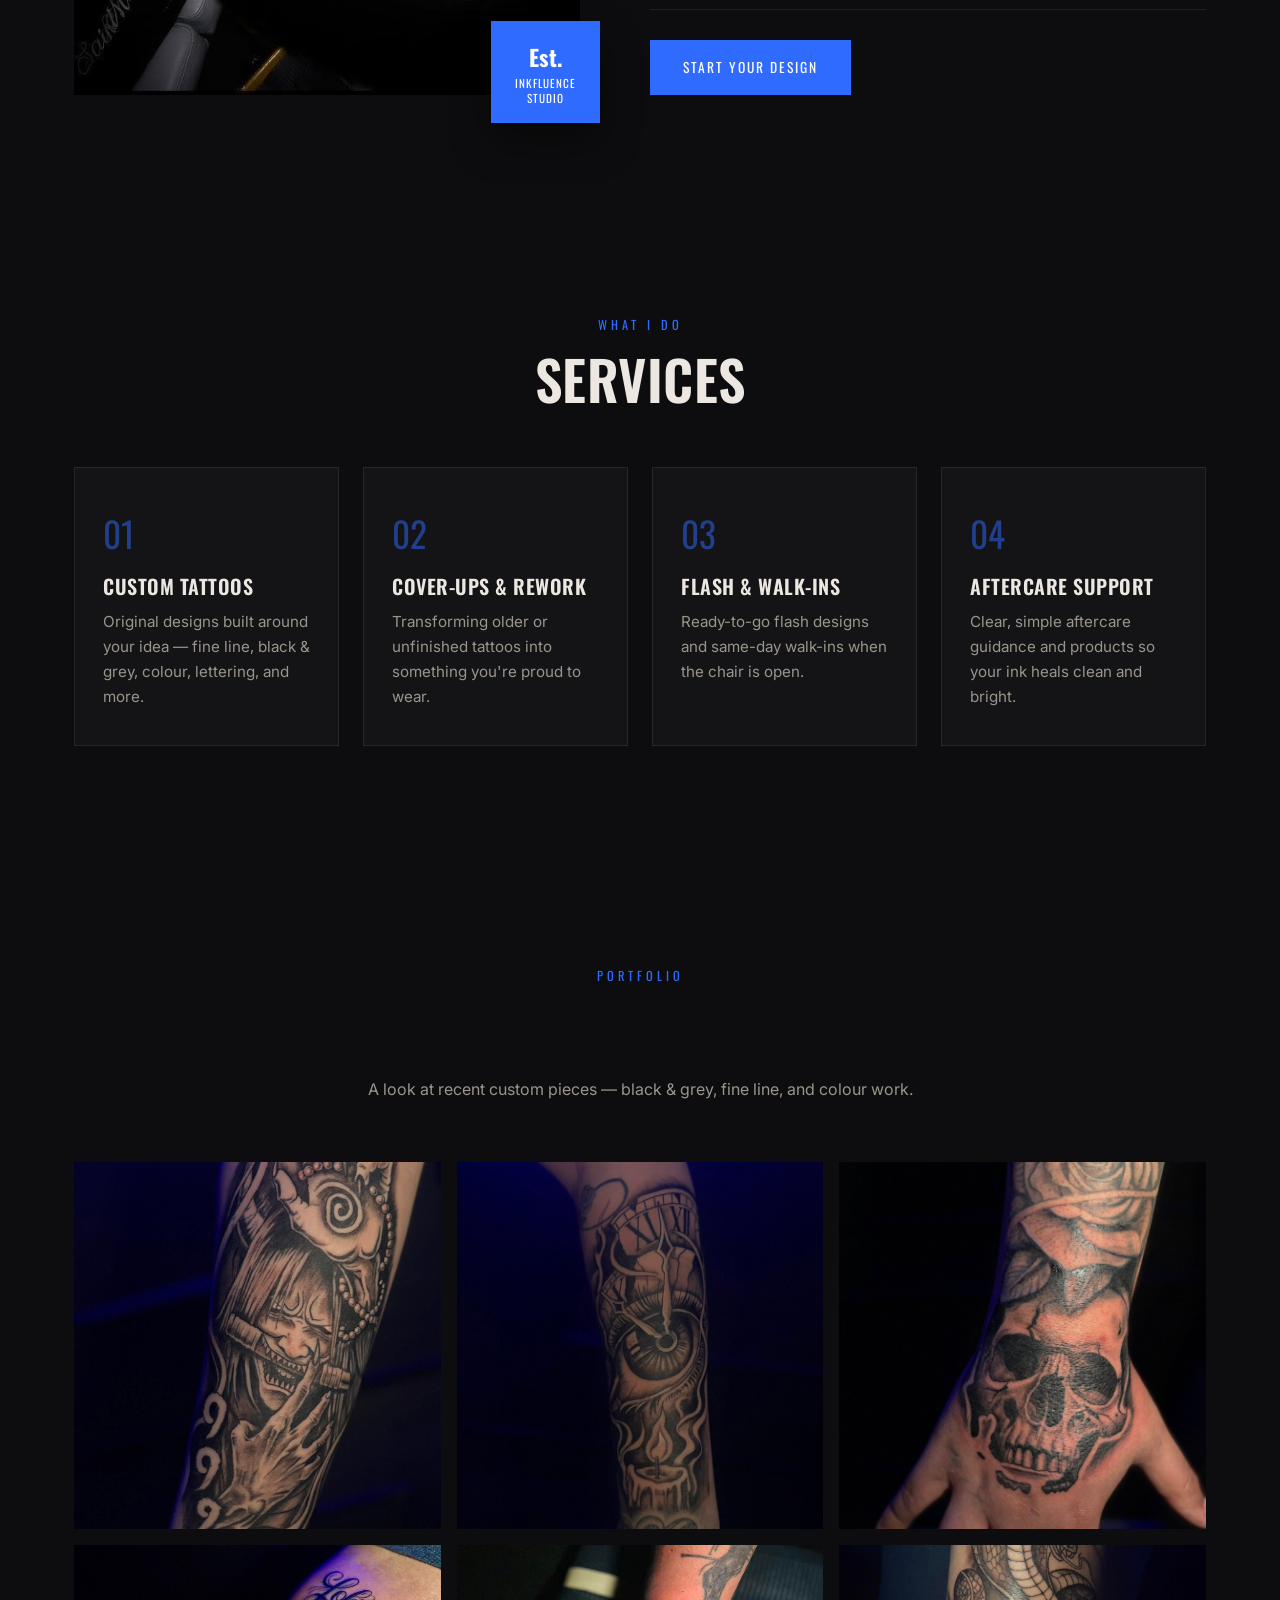
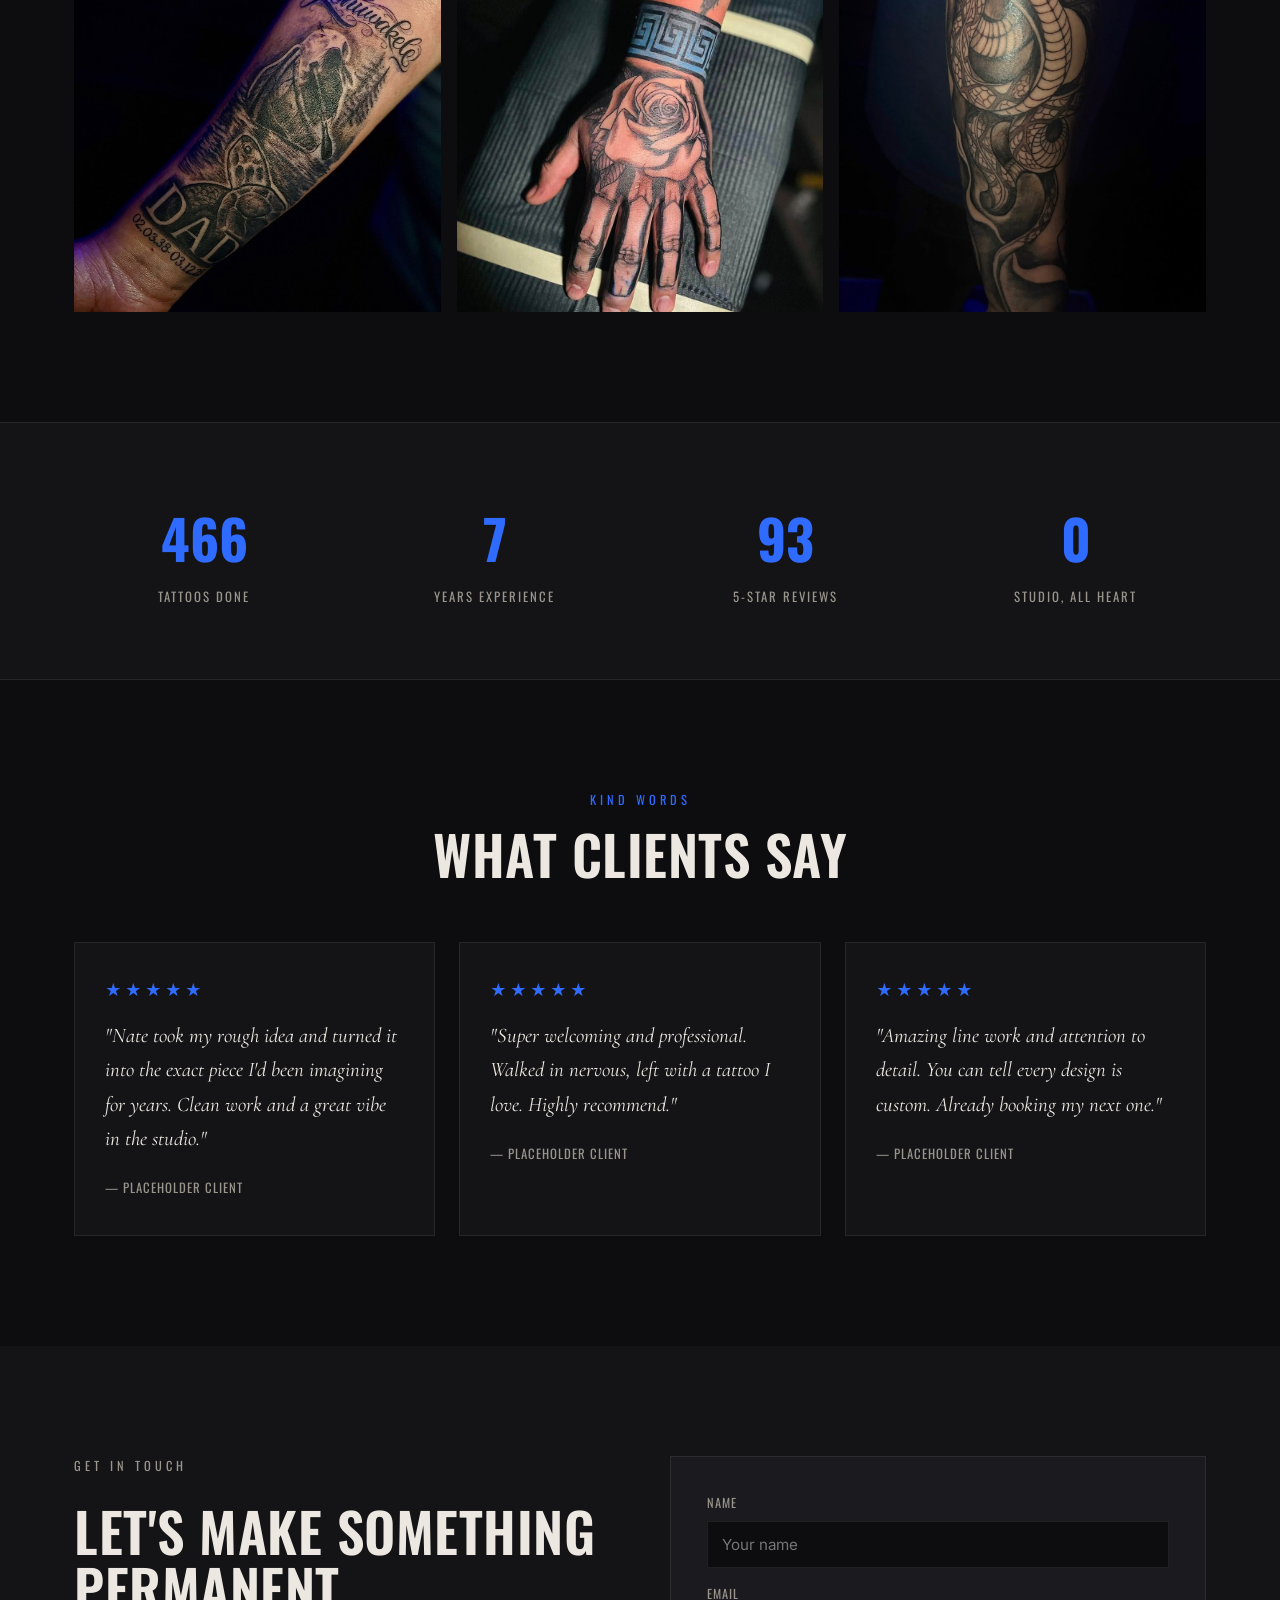
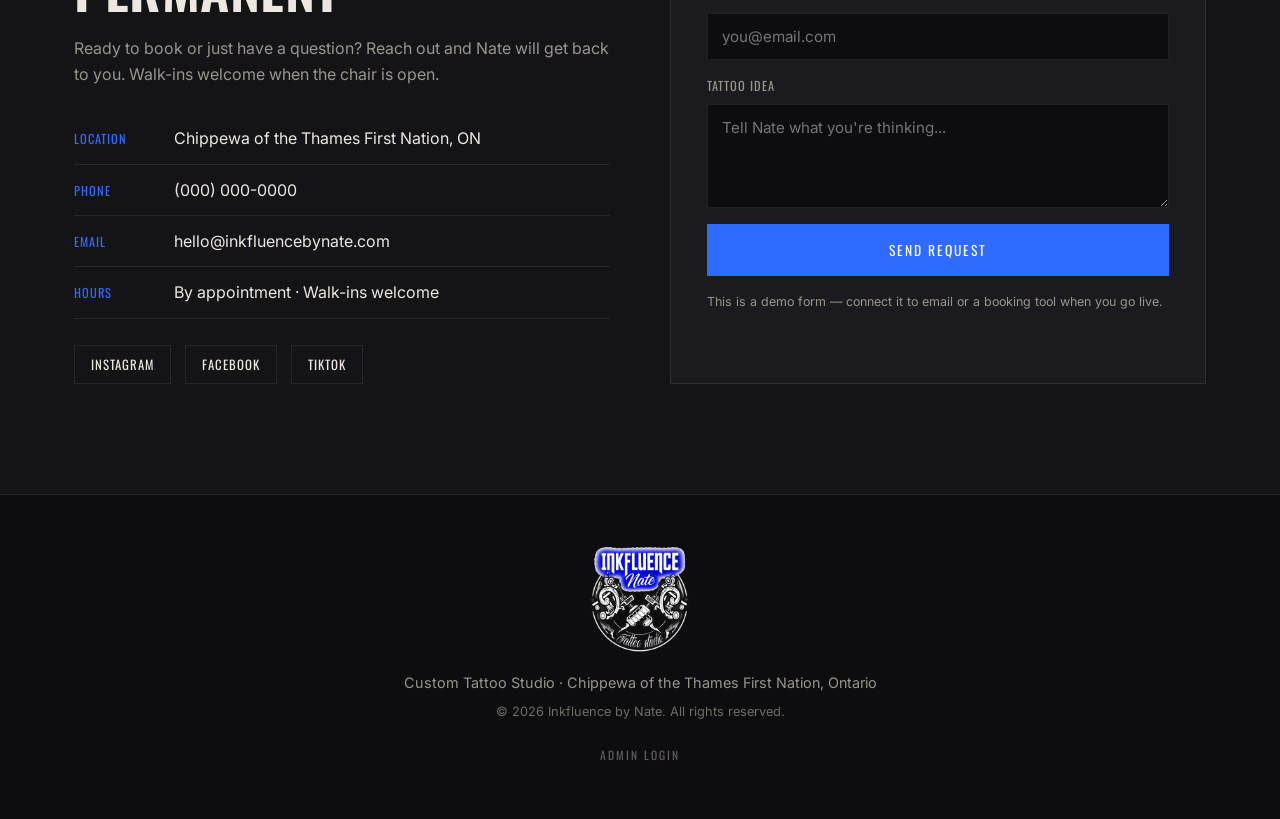
==== commit 3cab4ecb: "Add Decap CMS admin with GitHub backend + editable content" ====
--- a/index.html
+++ b/index.html
@@ -187,15 +187,15 @@
         <h2 class="section-title reveal">Let's Make Something Permanent</h2>
         <p class="reveal">Ready to book or just have a question? Reach out and Nate will get back to you. Walk-ins welcome when the chair is open.</p>
         <ul class="contact-list reveal">
-          <li><span class="contact-label">Location</span> Chippewa of the Thames First Nation, ON</li>
-          <li><span class="contact-label">Phone</span> <a href="tel:+10000000000">(000) 000-0000</a></li>
-          <li><span class="contact-label">Email</span> <a href="mailto:hello@inkfluencebynate.com">hello@inkfluencebynate.com</a></li>
-          <li><span class="contact-label">Hours</span> By appointment · Walk-ins welcome</li>
+          <li><span class="contact-label">Location</span> <span id="cLocation">Chippewa of the Thames First Nation, ON</span></li>
+          <li><span class="contact-label">Phone</span> <a id="cPhone" href="tel:+10000000000">(000) 000-0000</a></li>
+          <li><span class="contact-label">Email</span> <a id="cEmail" href="mailto:hello@inkfluencebynate.com">hello@inkfluencebynate.com</a></li>
+          <li><span class="contact-label">Hours</span> <span id="cHours">By appointment · Walk-ins welcome</span></li>
         </ul>
         <div class="socials reveal">
-          <a href="#" aria-label="Instagram" class="social">Instagram</a>
-          <a href="#" aria-label="Facebook" class="social">Facebook</a>
-          <a href="#" aria-label="TikTok" class="social">TikTok</a>
+          <a id="sInstagram" href="#" aria-label="Instagram" class="social">Instagram</a>
+          <a id="sFacebook" href="#" aria-label="Facebook" class="social">Facebook</a>
+          <a id="sTiktok" href="#" aria-label="TikTok" class="social">TikTok</a>
         </div>
       </div>
 
@@ -227,20 +227,12 @@
       <img src="images/InkfluencePNG.png" alt="Inkfluence by Nate" class="admin-logo" />
       <h2 class="admin-title" id="adminTitle">Admin Login</h2>
       <p class="admin-sub">Authorized access only — for Nate.</p>
-      <form class="admin-form" id="adminForm" autocomplete="off">
-        <label>Email
-          <input type="email" name="email" id="adminEmail" placeholder="nate@inkfluencebynate.com" required />
-        </label>
-        <label>Password
-          <input type="password" name="password" id="adminPassword" placeholder="••••••••" required />
-        </label>
-        <p class="admin-message" id="adminMessage" role="alert"></p>
-        <button type="submit" class="btn btn-primary btn-block">Log In</button>
-      </form>
-      <p class="admin-note">Access is by invitation only. There is no public sign-up.</p>
+      <a href="admin/" class="btn btn-primary btn-block admin-github">Continue with GitHub</a>
+      <p class="admin-note">Editing is restricted to people with access to the website's GitHub repository. There is no public sign-up.</p>
     </div>
   </div>
 
   <script src="script.js"></script>
+  <script src="content.js"></script>
 </body>
 </html>
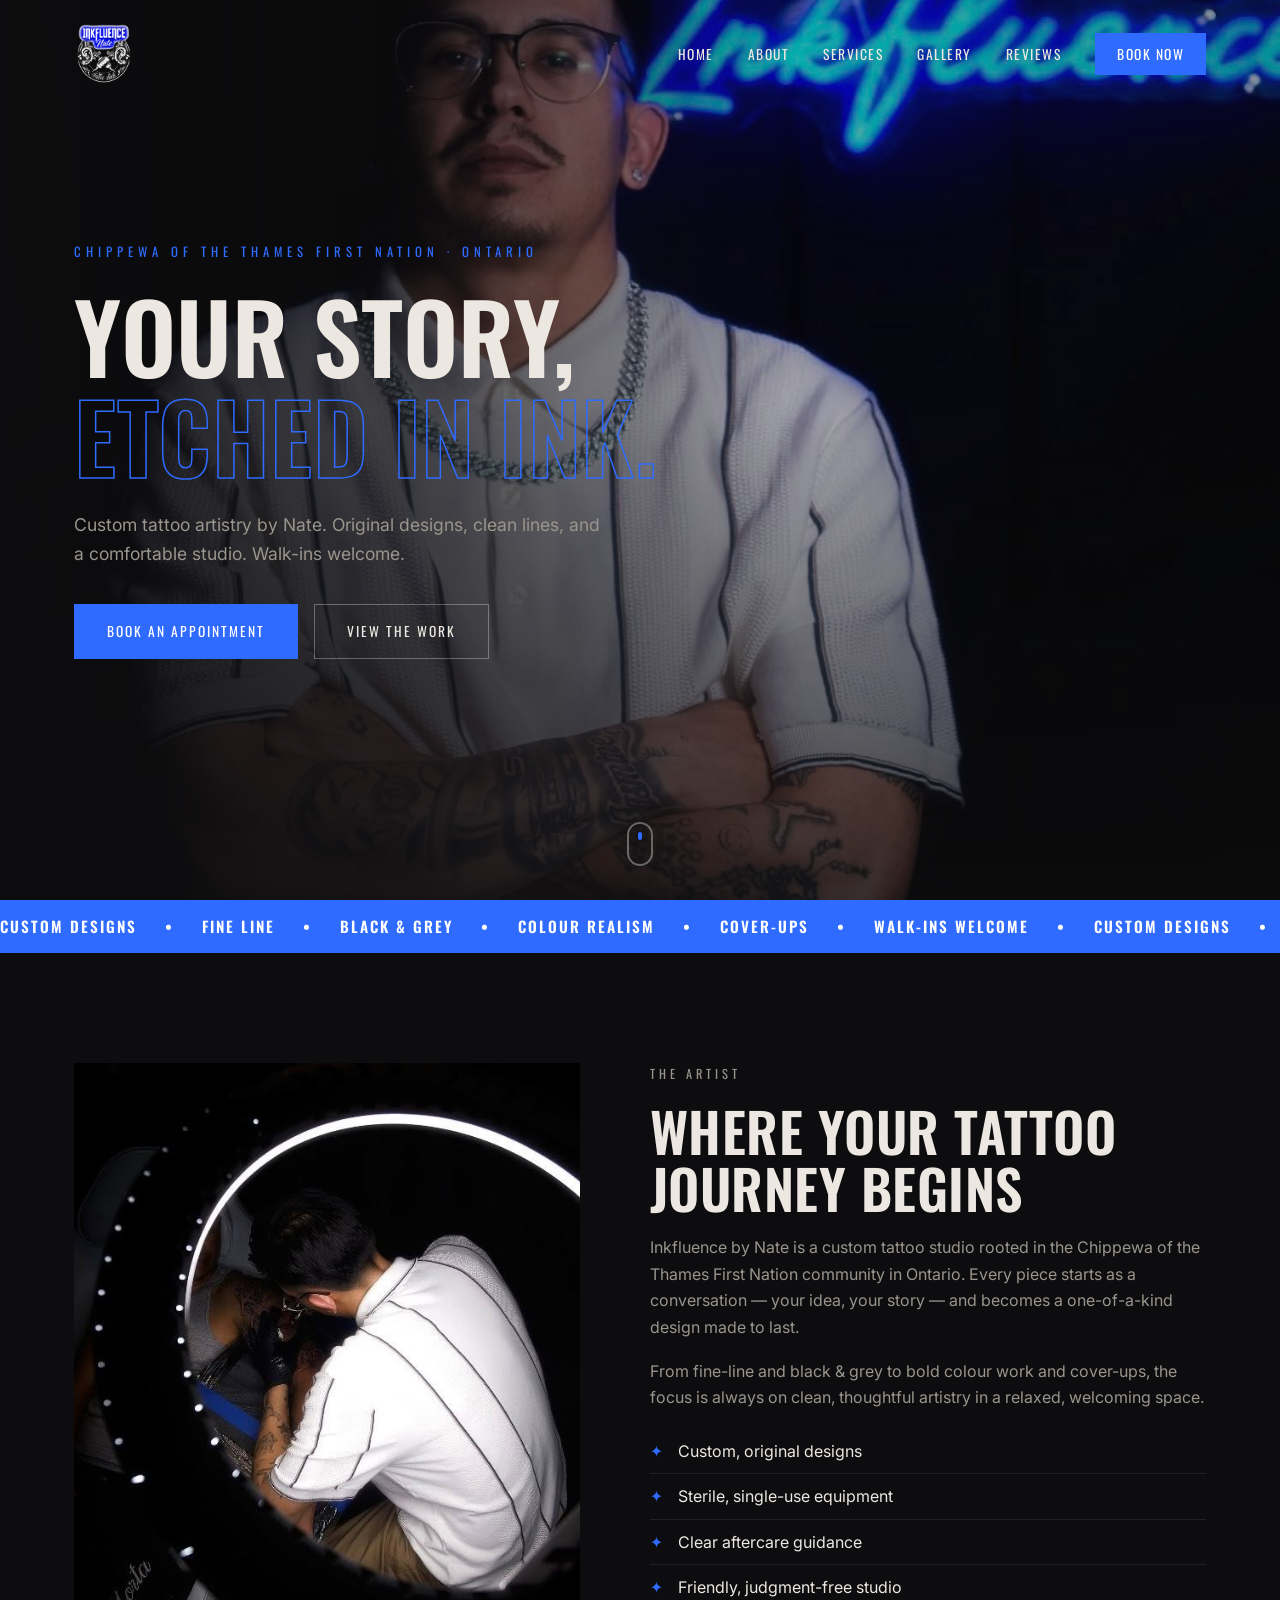
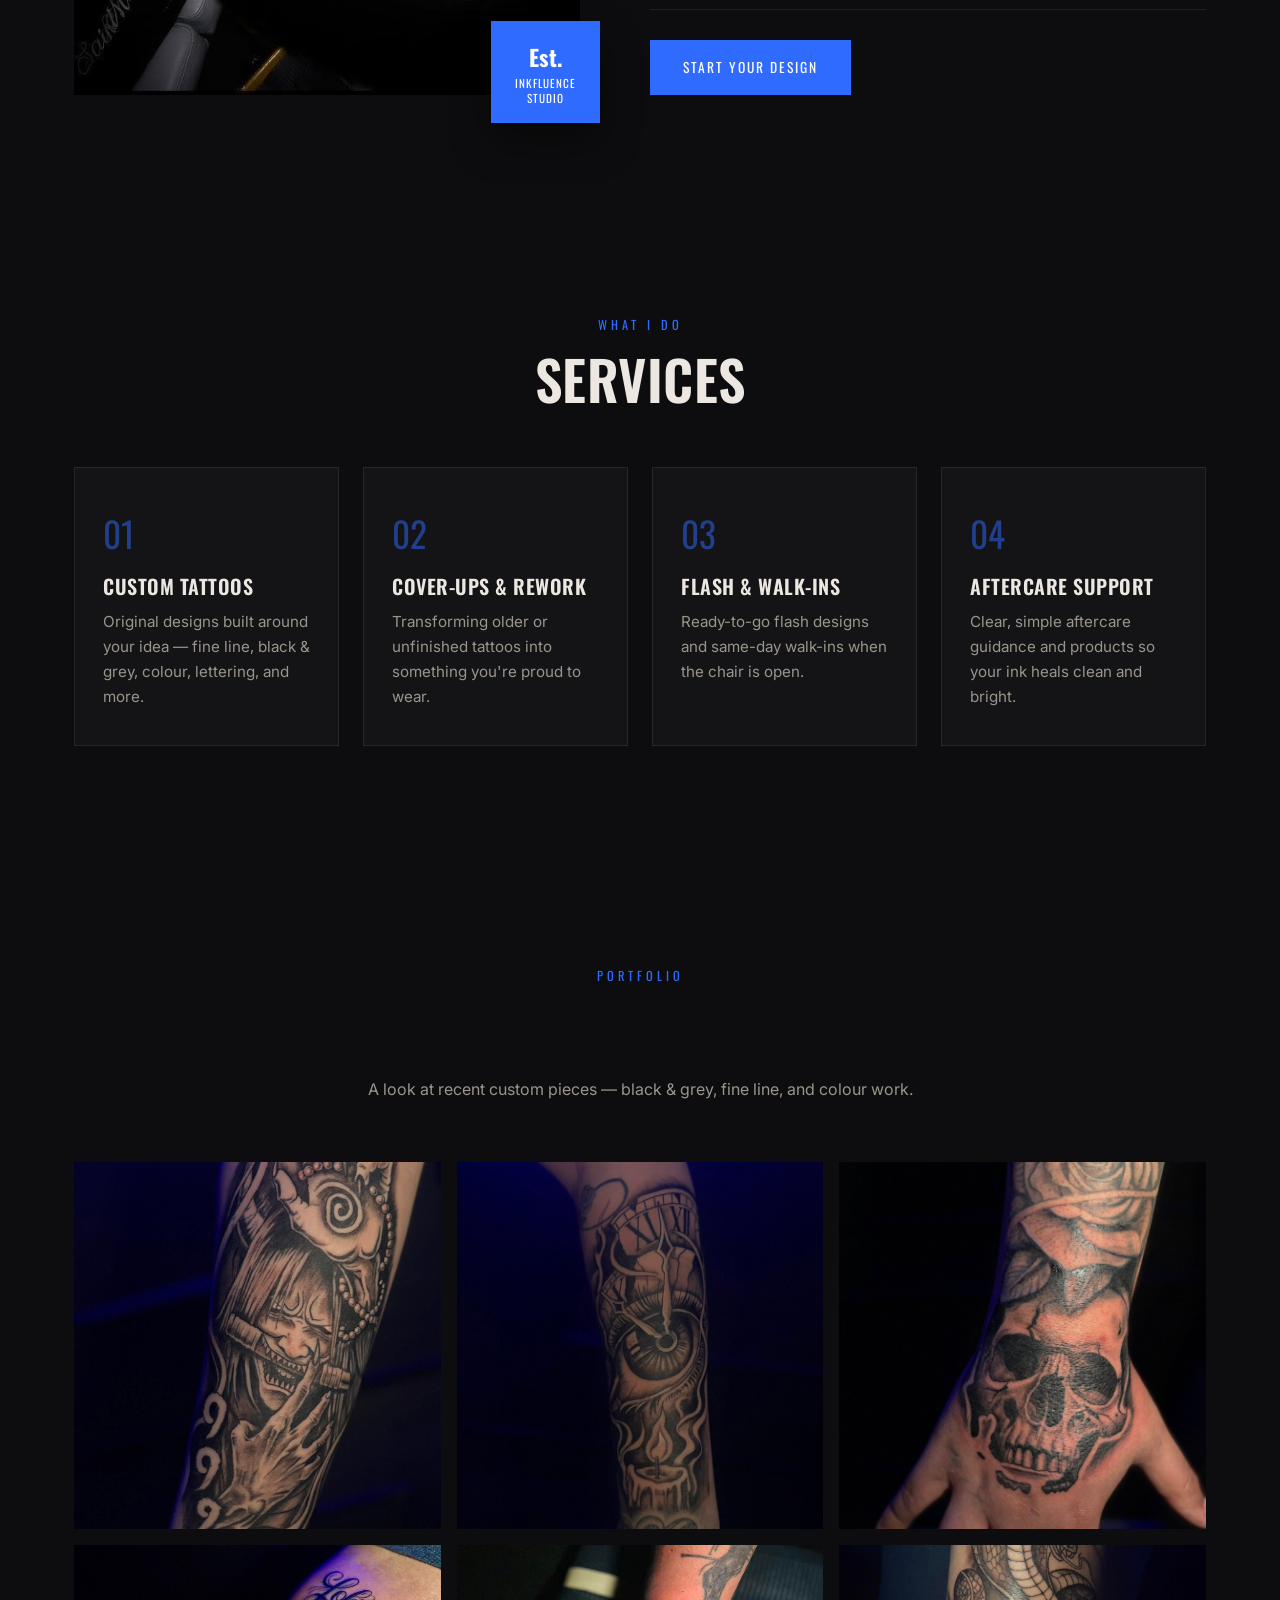
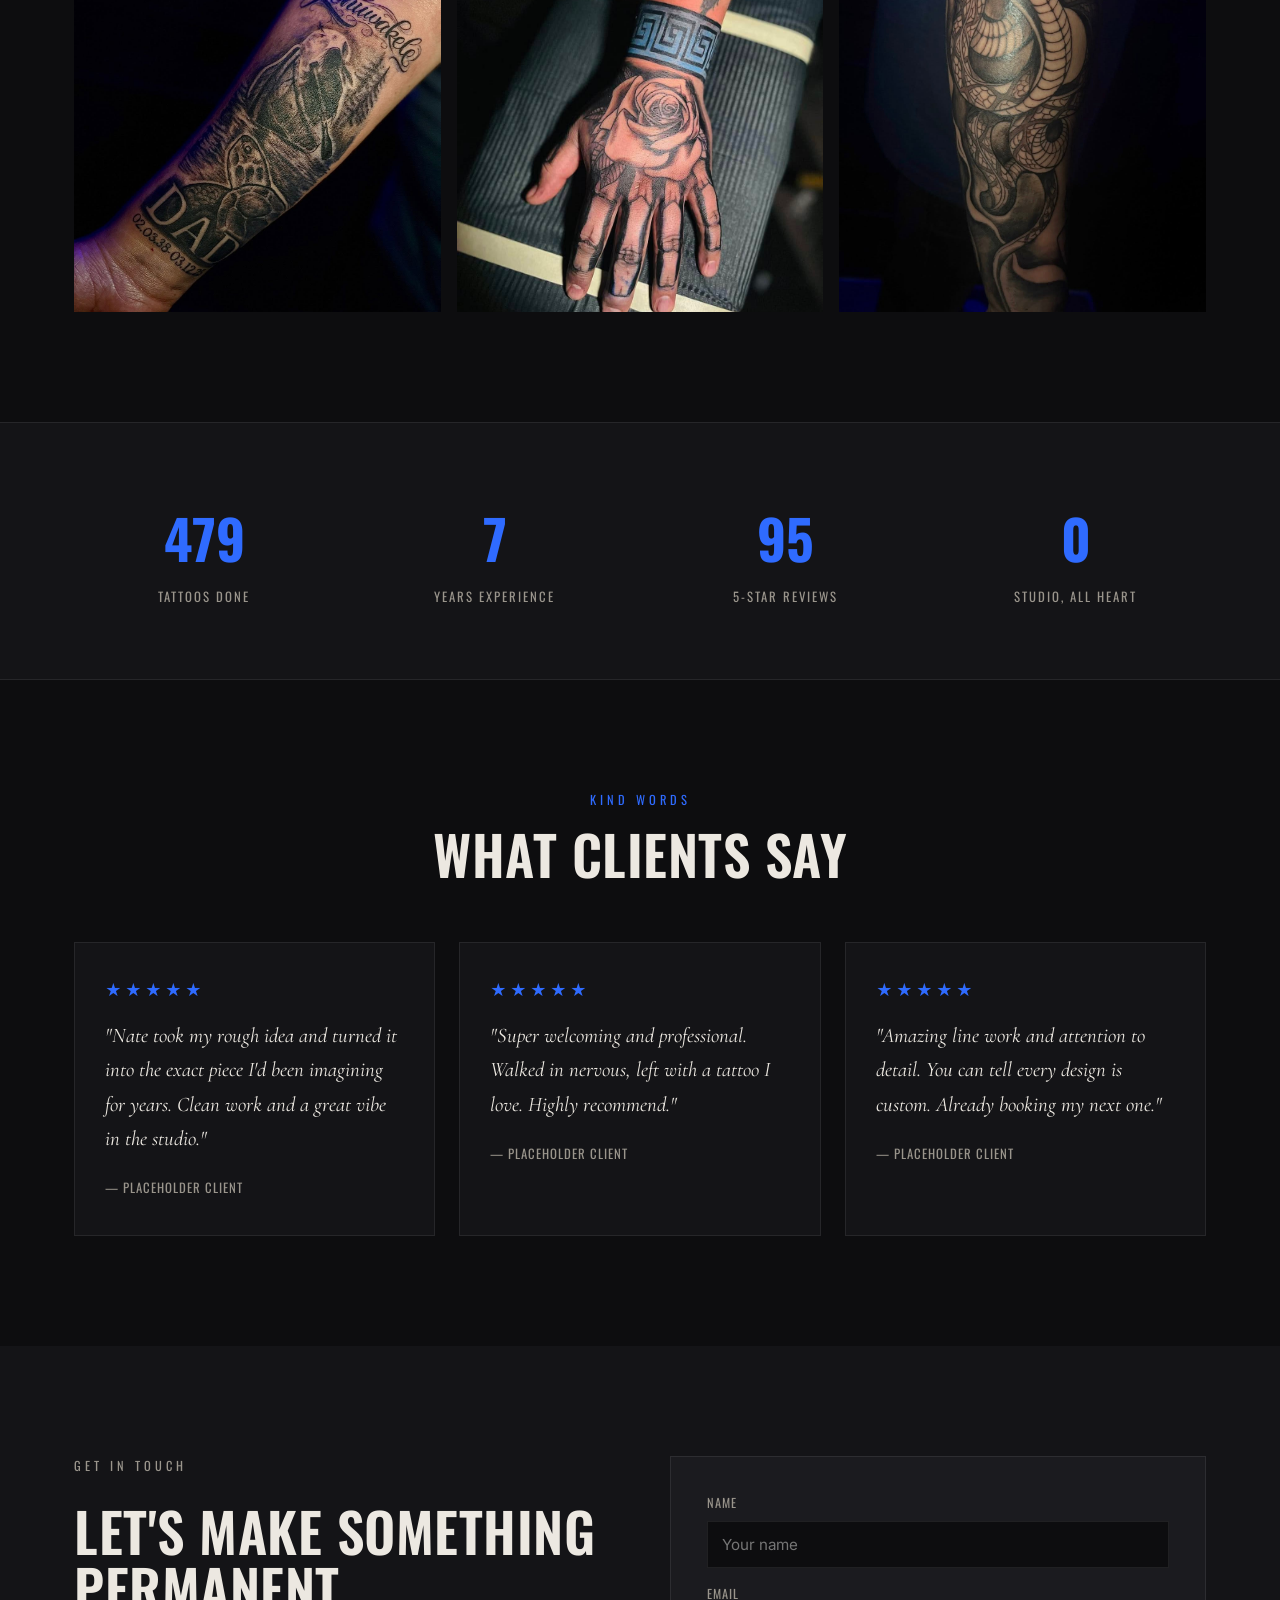
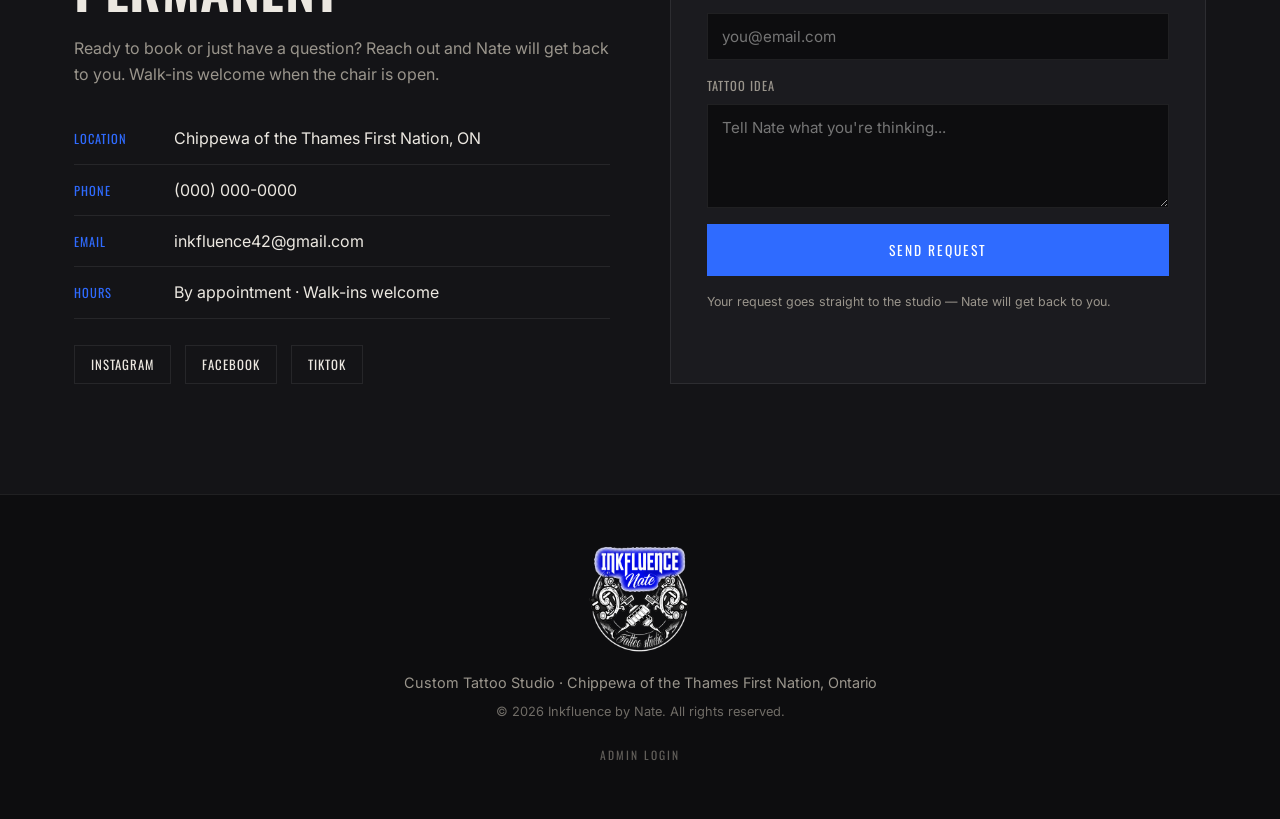
==== commit fd9c7906: "Add real social links + email, connect contact form to Netlify Forms - Instagram/Facebook/TikTok now" ====
--- a/index.html
+++ b/index.html
@@ -189,22 +189,24 @@
         <ul class="contact-list reveal">
           <li><span class="contact-label">Location</span> <span id="cLocation">Chippewa of the Thames First Nation, ON</span></li>
           <li><span class="contact-label">Phone</span> <a id="cPhone" href="tel:+10000000000">(000) 000-0000</a></li>
-          <li><span class="contact-label">Email</span> <a id="cEmail" href="mailto:hello@inkfluencebynate.com">hello@inkfluencebynate.com</a></li>
+          <li><span class="contact-label">Email</span> <a id="cEmail" href="mailto:inkfluence42@gmail.com">inkfluence42@gmail.com</a></li>
           <li><span class="contact-label">Hours</span> <span id="cHours">By appointment · Walk-ins welcome</span></li>
         </ul>
         <div class="socials reveal">
-          <a id="sInstagram" href="#" aria-label="Instagram" class="social">Instagram</a>
-          <a id="sFacebook" href="#" aria-label="Facebook" class="social">Facebook</a>
-          <a id="sTiktok" href="#" aria-label="TikTok" class="social">TikTok</a>
+          <a id="sInstagram" href="https://www.instagram.com/inkfluencebynate/" target="_blank" rel="noopener noreferrer" aria-label="Instagram" class="social">Instagram</a>
+          <a id="sFacebook" href="https://www.facebook.com/profile.php?id=61556632145467" target="_blank" rel="noopener noreferrer" aria-label="Facebook" class="social">Facebook</a>
+          <a id="sTiktok" href="https://www.tiktok.com/@inkfluencebynate" target="_blank" rel="noopener noreferrer" aria-label="TikTok" class="social">TikTok</a>
         </div>
       </div>
 
-      <form class="contact-form reveal" onsubmit="return false;">
-        <label>Name<input type="text" name="name" placeholder="Your name" /></label>
-        <label>Email<input type="email" name="email" placeholder="you@email.com" /></label>
-        <label>Tattoo Idea<textarea name="idea" rows="4" placeholder="Tell Nate what you're thinking..."></textarea></label>
+      <form class="contact-form reveal" name="contact" method="POST" data-netlify="true" netlify-honeypot="bot-field" action="/success.html">
+        <input type="hidden" name="form-name" value="contact" />
+        <p class="hidden-field"><label>Don't fill this out if you're human: <input name="bot-field" /></label></p>
+        <label>Name<input type="text" name="name" placeholder="Your name" required /></label>
+        <label>Email<input type="email" name="email" placeholder="you@email.com" required /></label>
+        <label>Tattoo Idea<textarea name="idea" rows="4" placeholder="Tell Nate what you're thinking..." required></textarea></label>
         <button type="submit" class="btn btn-primary btn-block">Send Request</button>
-        <p class="form-note">This is a demo form — connect it to email or a booking tool when you go live.</p>
+        <p class="form-note">Your request goes straight to the studio — Nate will get back to you.</p>
       </form>
     </div>
   </section>
--- a/styles.css
+++ b/styles.css
@@ -251,6 +251,7 @@
 }
 .contact-form input:focus, .contact-form textarea:focus { outline: none; border-color: var(--accent); }
 .form-note { font-size: 0.78rem; color: var(--muted); text-transform: none; letter-spacing: 0; }
+.hidden-field { display: none; }
 
 /* ===========================================================
    FOOTER
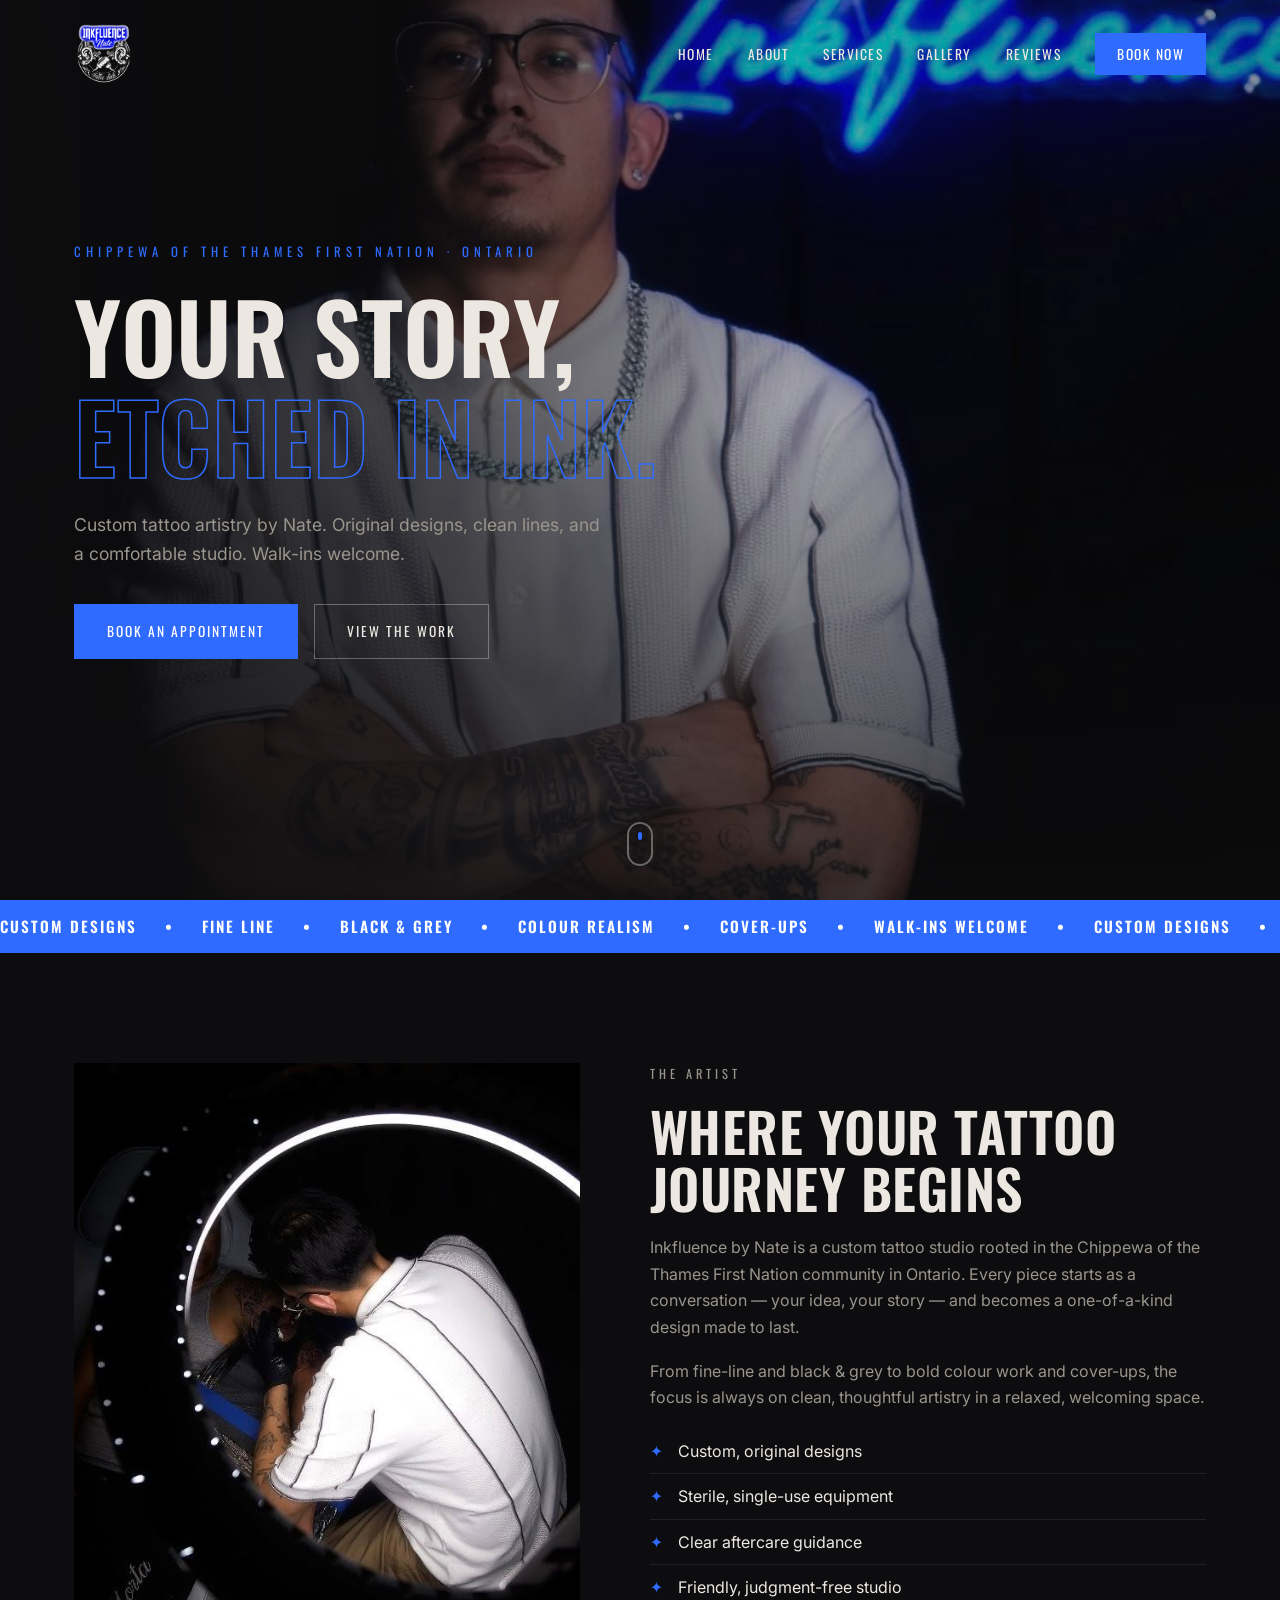
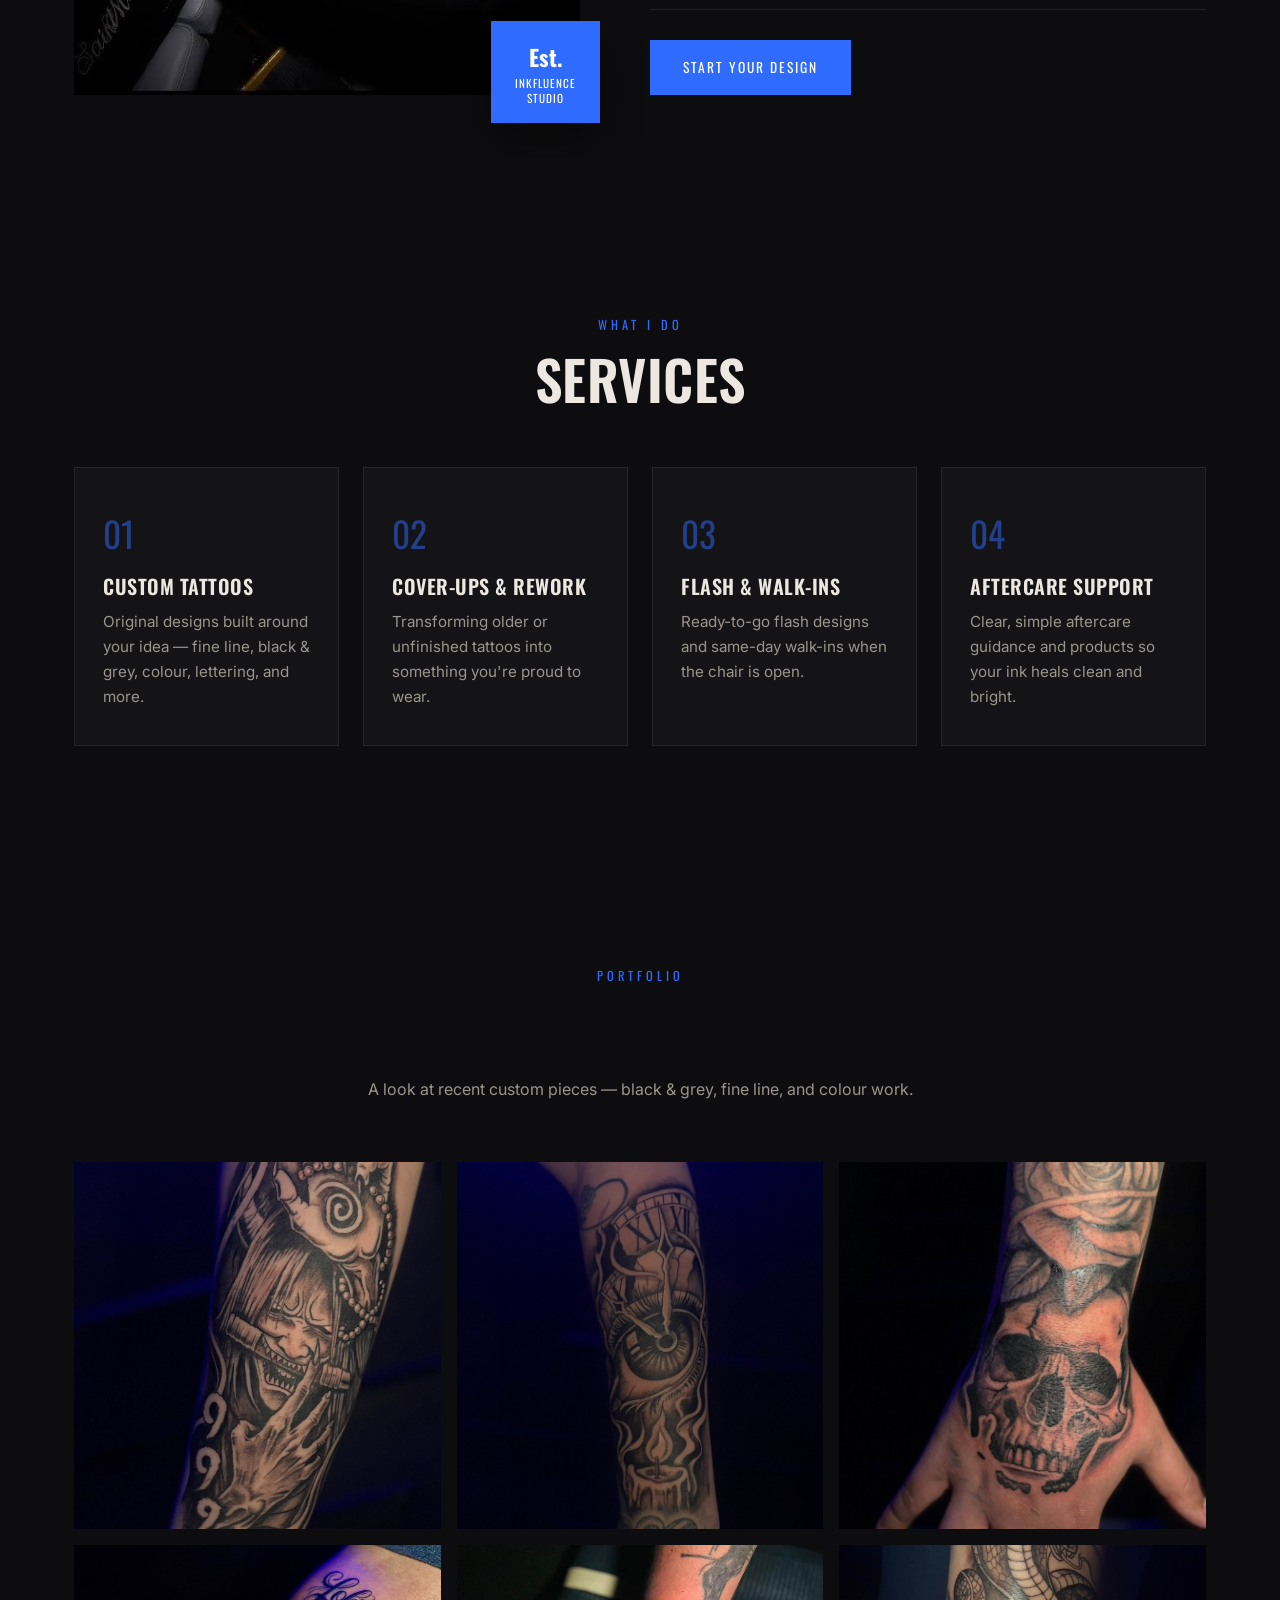
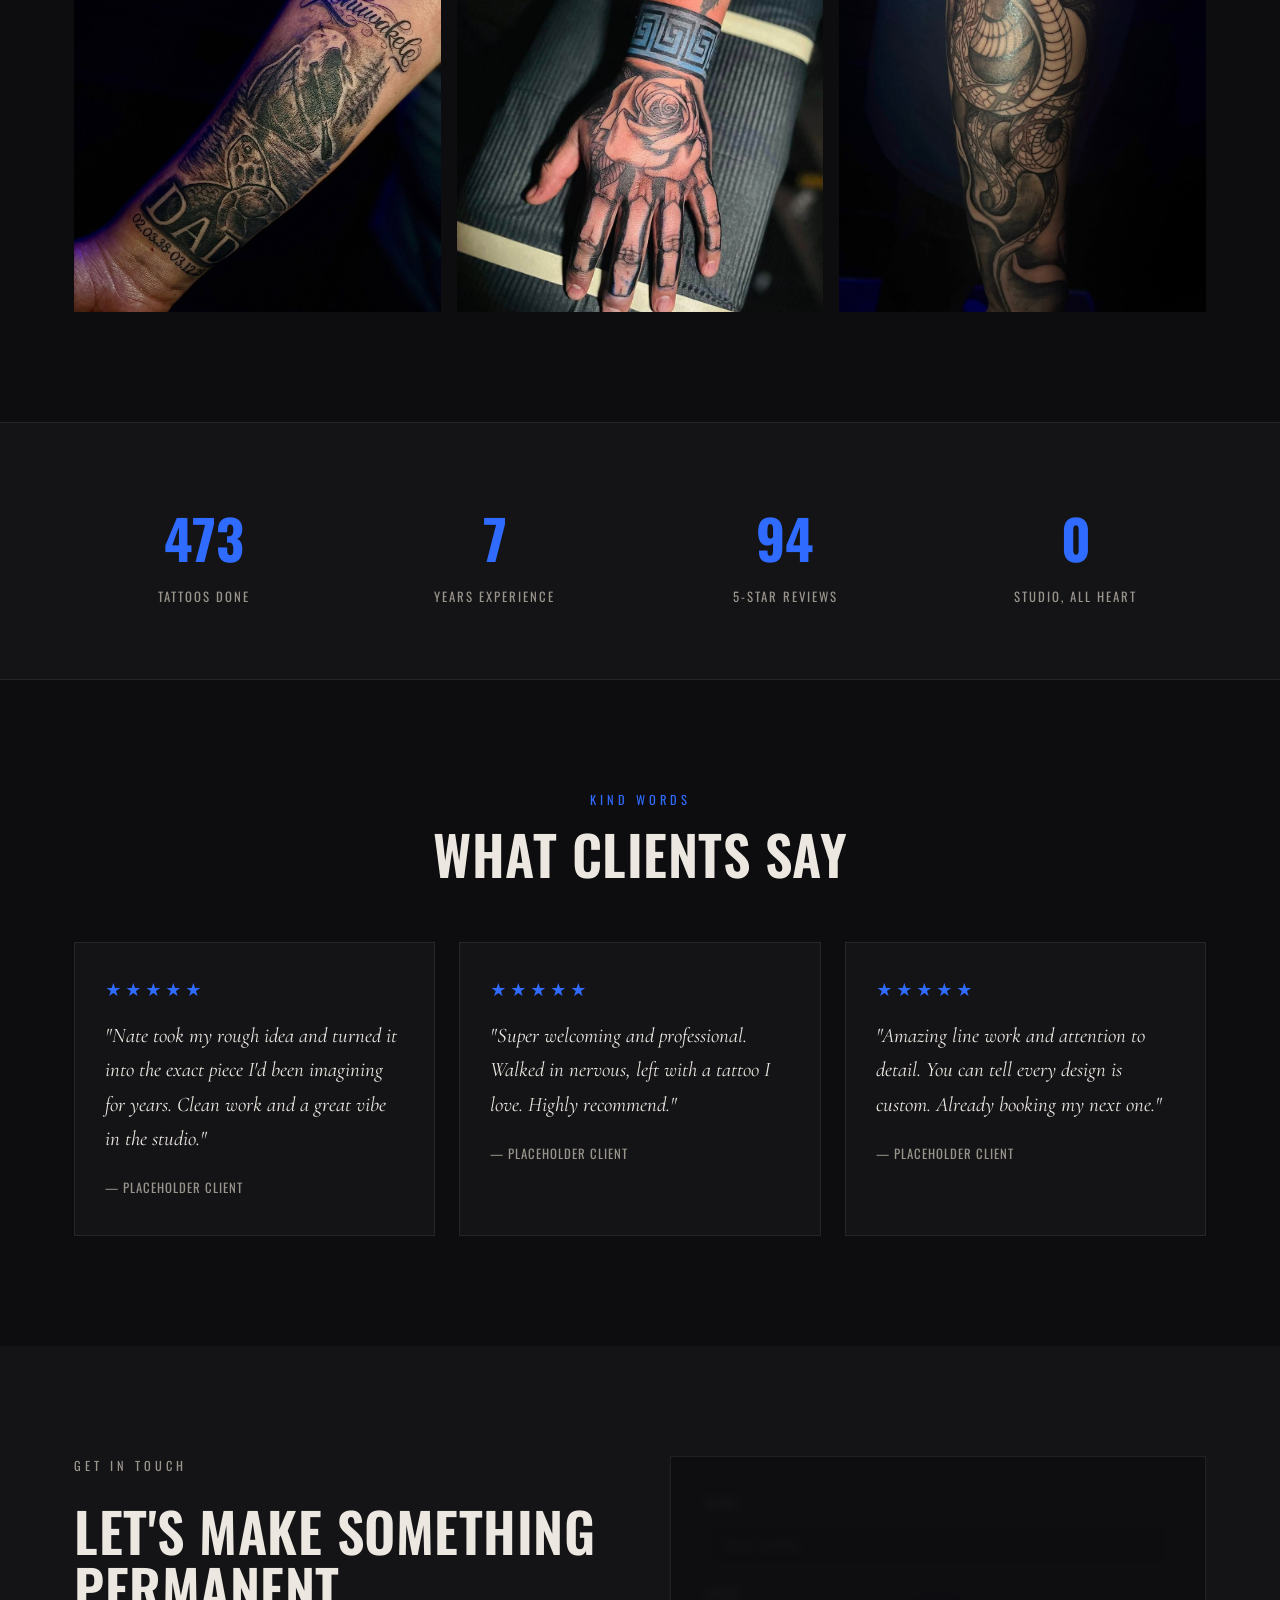
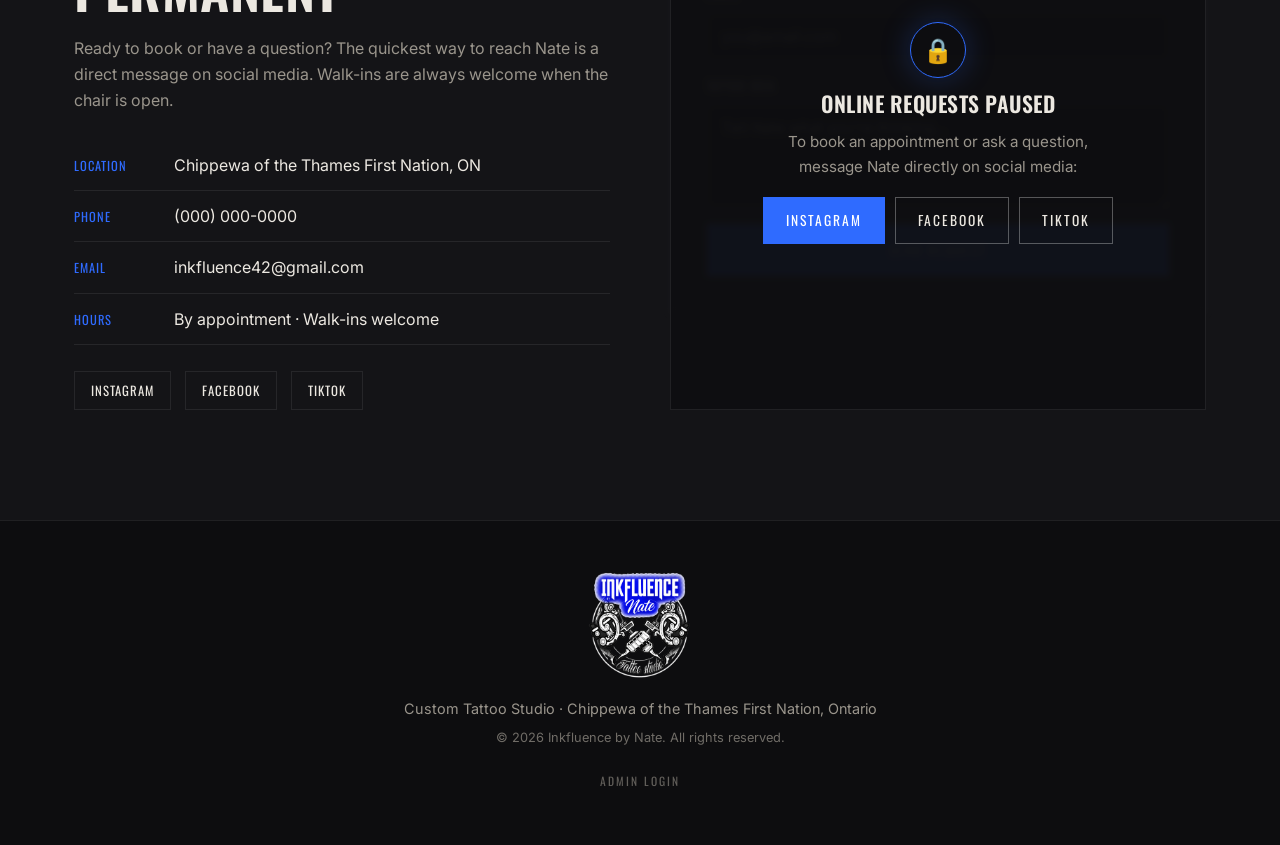
==== commit d85b47cd: "Lock contact form; direct bookings to social media Netlify email notifications require a paid plan, " ====
--- a/index.html
+++ b/index.html
@@ -185,7 +185,7 @@
       <div class="contact-copy">
         <p class="eyebrow reveal">Get In Touch</p>
         <h2 class="section-title reveal">Let's Make Something Permanent</h2>
-        <p class="reveal">Ready to book or just have a question? Reach out and Nate will get back to you. Walk-ins welcome when the chair is open.</p>
+        <p class="reveal">Ready to book or have a question? The quickest way to reach Nate is a direct message on social media. Walk-ins are always welcome when the chair is open.</p>
         <ul class="contact-list reveal">
           <li><span class="contact-label">Location</span> <span id="cLocation">Chippewa of the Thames First Nation, ON</span></li>
           <li><span class="contact-label">Phone</span> <a id="cPhone" href="tel:+10000000000">(000) 000-0000</a></li>
@@ -199,15 +199,24 @@
         </div>
       </div>
 
-      <form class="contact-form reveal" name="contact" method="POST" data-netlify="true" netlify-honeypot="bot-field" action="/success.html">
-        <input type="hidden" name="form-name" value="contact" />
-        <p class="hidden-field"><label>Don't fill this out if you're human: <input name="bot-field" /></label></p>
-        <label>Name<input type="text" name="name" placeholder="Your name" required /></label>
-        <label>Email<input type="email" name="email" placeholder="you@email.com" required /></label>
-        <label>Tattoo Idea<textarea name="idea" rows="4" placeholder="Tell Nate what you're thinking..." required></textarea></label>
-        <button type="submit" class="btn btn-primary btn-block">Send Request</button>
-        <p class="form-note">Your request goes straight to the studio — Nate will get back to you.</p>
-      </form>
+      <div class="booking reveal">
+        <form class="contact-form locked" inert aria-hidden="true">
+          <label>Name<input type="text" placeholder="Your name" disabled /></label>
+          <label>Email<input type="email" placeholder="you@email.com" disabled /></label>
+          <label>Tattoo Idea<textarea rows="4" placeholder="Tell Nate what you're thinking..." disabled></textarea></label>
+          <button type="button" class="btn btn-primary btn-block" disabled>Send Request</button>
+        </form>
+        <div class="booking-overlay">
+          <span class="booking-lock" aria-hidden="true">&#128274;</span>
+          <h3>Online Requests Paused</h3>
+          <p>To book an appointment or ask a question, message Nate directly on social media:</p>
+          <div class="booking-socials">
+            <a href="https://www.instagram.com/inkfluencebynate/" target="_blank" rel="noopener noreferrer" class="btn btn-primary">Instagram</a>
+            <a href="https://www.facebook.com/profile.php?id=61556632145467" target="_blank" rel="noopener noreferrer" class="btn btn-ghost">Facebook</a>
+            <a href="https://www.tiktok.com/@inkfluencebynate" target="_blank" rel="noopener noreferrer" class="btn btn-ghost">TikTok</a>
+          </div>
+        </div>
+      </div>
     </div>
   </section>
 
--- a/styles.css
+++ b/styles.css
@@ -252,6 +252,26 @@
 .contact-form input:focus, .contact-form textarea:focus { outline: none; border-color: var(--accent); }
 .form-note { font-size: 0.78rem; color: var(--muted); text-transform: none; letter-spacing: 0; }
 .hidden-field { display: none; }
+.btn:disabled { opacity: 0.6; cursor: not-allowed; }
+
+/* Locked contact form + "book on social" overlay */
+.booking { position: relative; }
+.contact-form.locked { filter: blur(3px); opacity: 0.35; pointer-events: none; user-select: none; }
+.booking-overlay {
+  position: absolute; inset: 0;
+  display: flex; flex-direction: column; align-items: center; justify-content: center;
+  text-align: center; gap: 14px; padding: 30px;
+  background: rgba(13,13,15,0.8); border: 1px solid var(--line);
+}
+.booking-lock {
+  width: 56px; height: 56px; display: flex; align-items: center; justify-content: center;
+  font-size: 1.5rem; border: 1px solid var(--accent); border-radius: 50%;
+  box-shadow: 0 0 30px rgba(47,107,255,0.25);
+}
+.booking-overlay h3 { font-size: 1.35rem; }
+.booking-overlay p { color: var(--muted); max-width: 330px; font-size: 0.95rem; }
+.booking-socials { display: flex; gap: 10px; flex-wrap: wrap; justify-content: center; margin-top: 4px; }
+.booking-socials .btn { padding: 11px 22px; }
 
 /* ===========================================================
    FOOTER
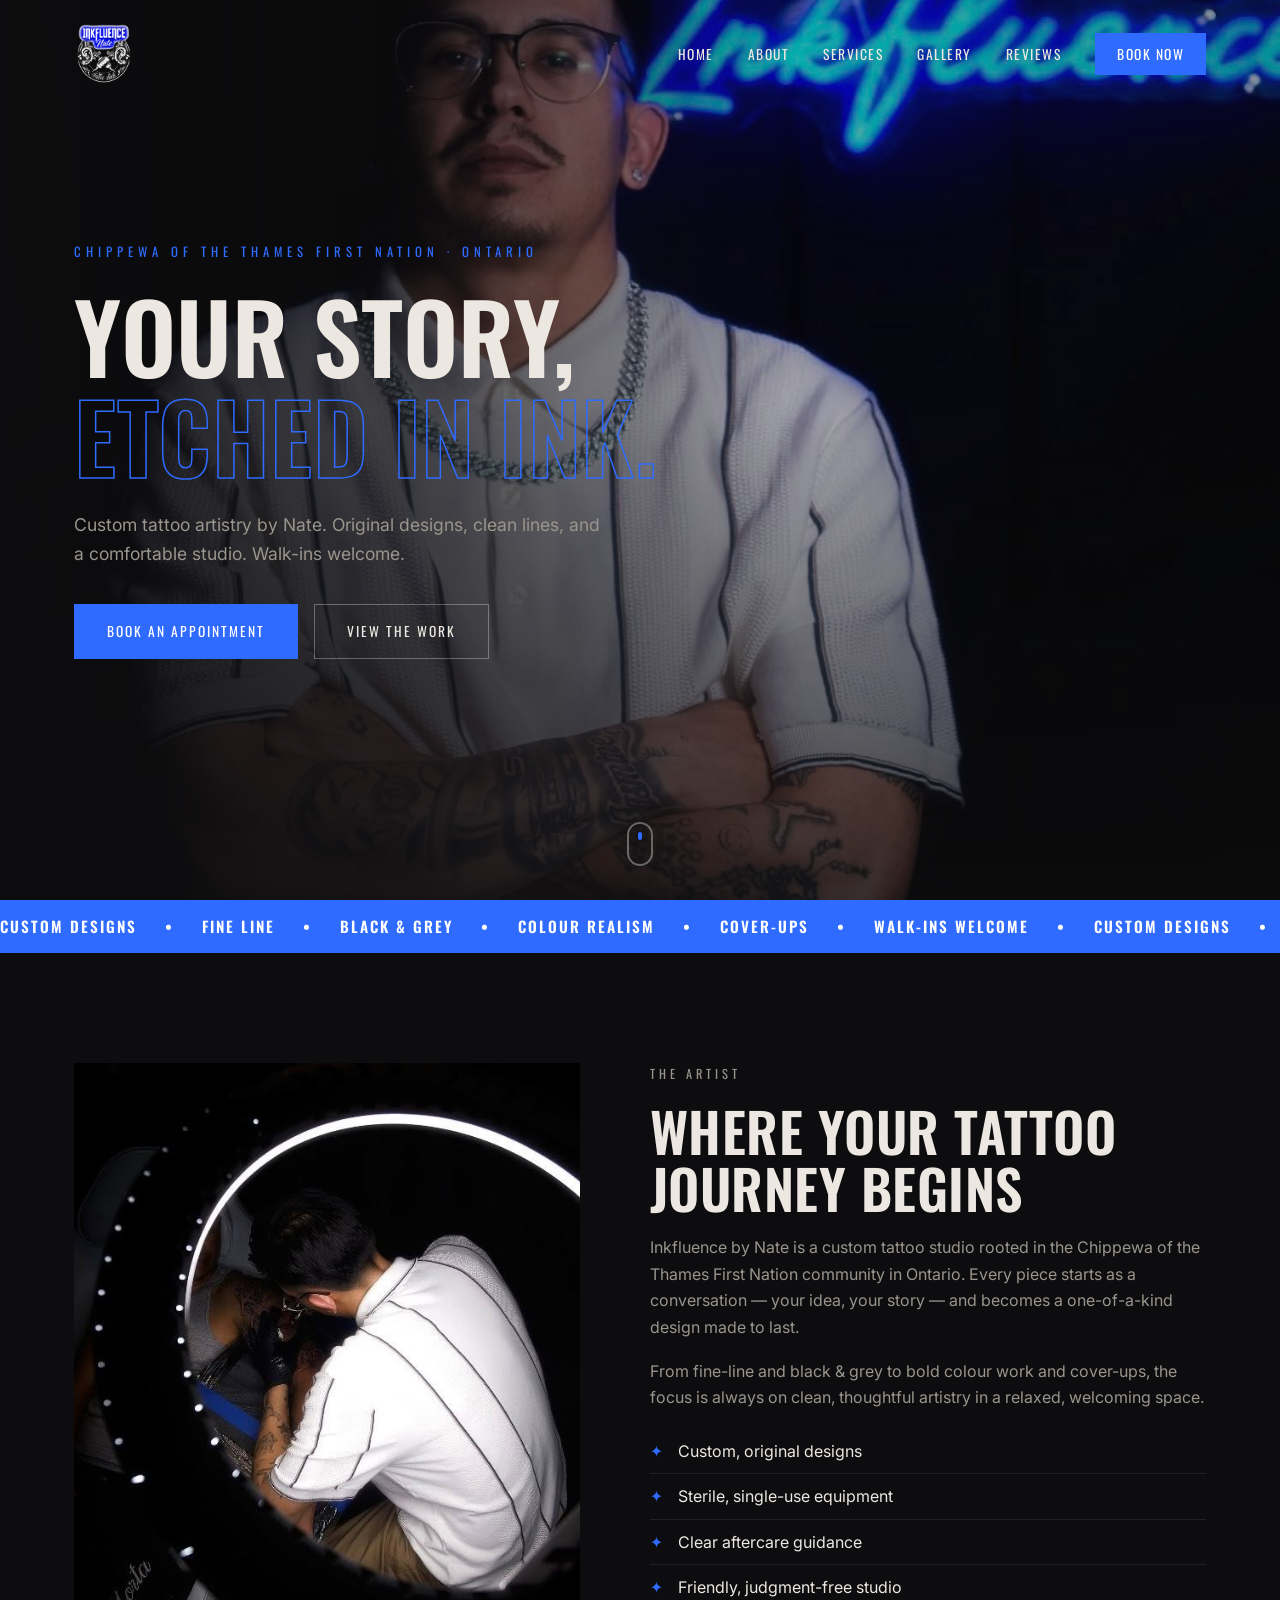
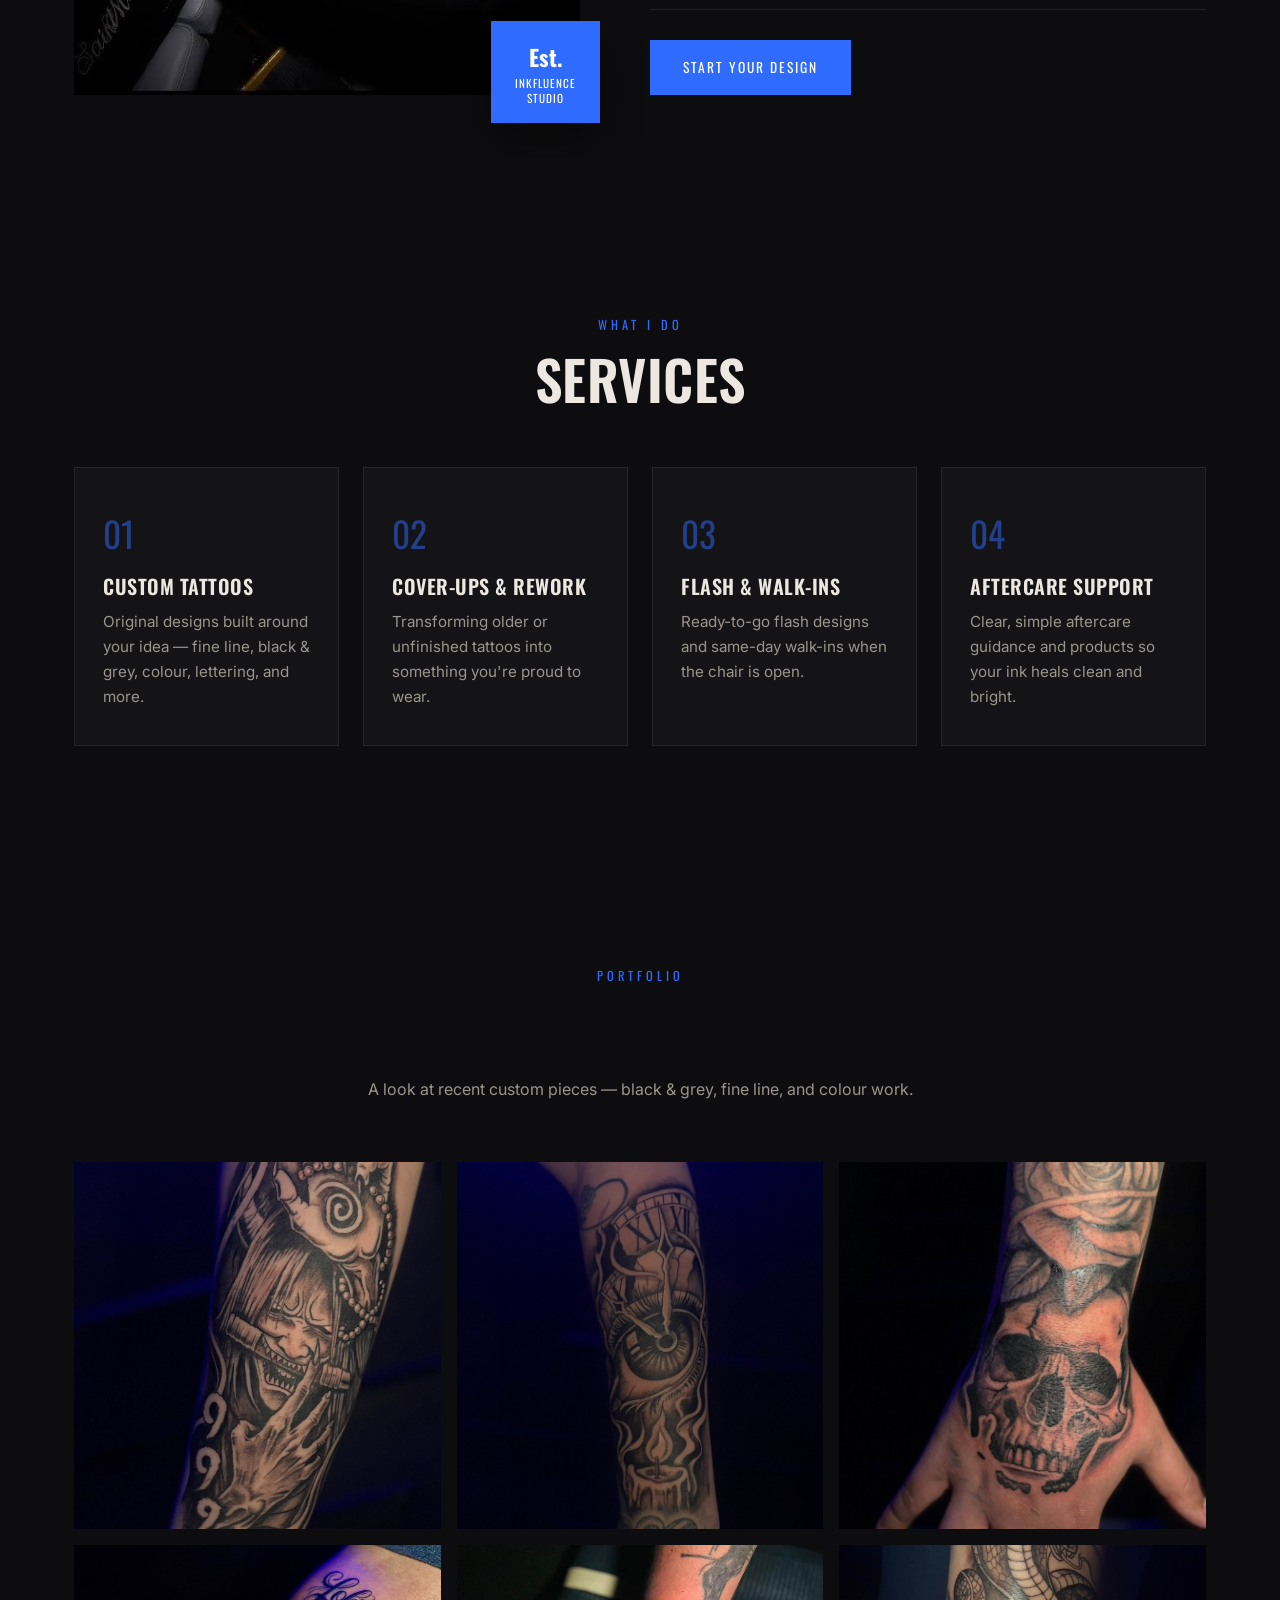
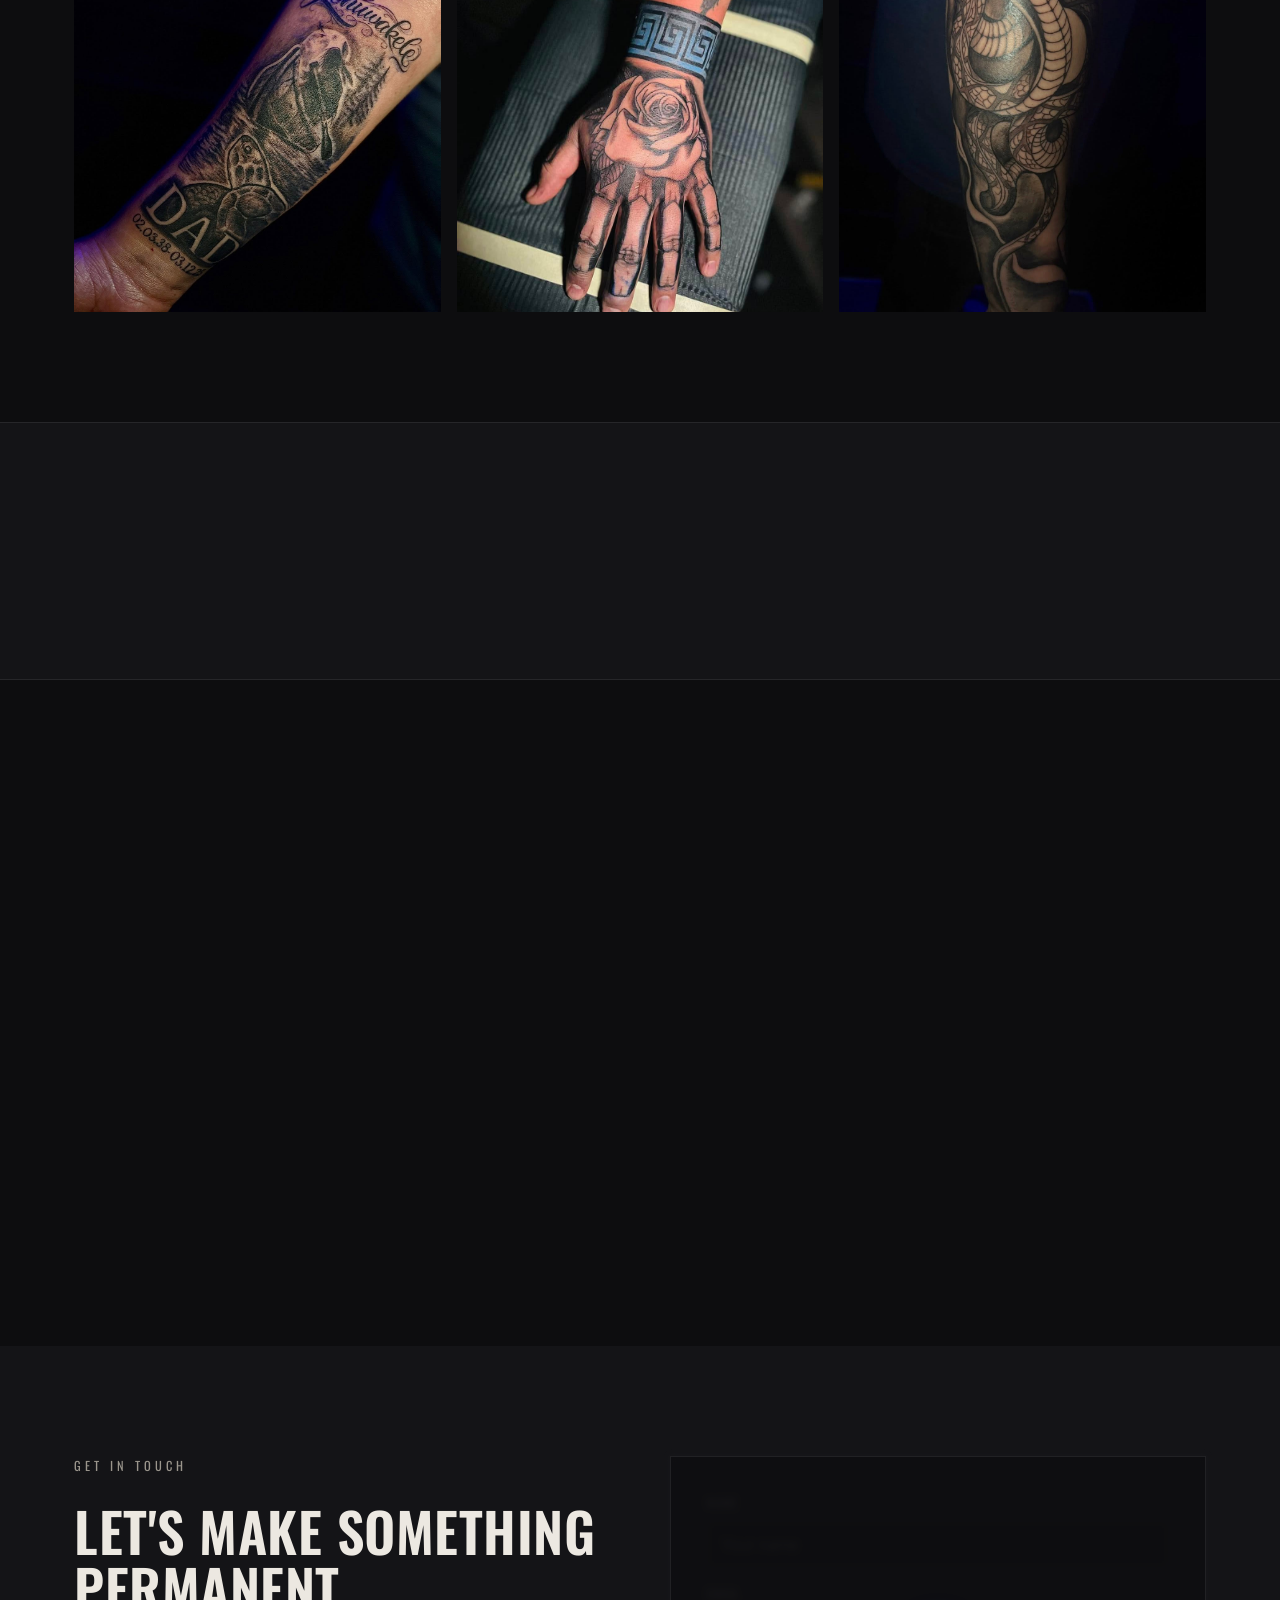
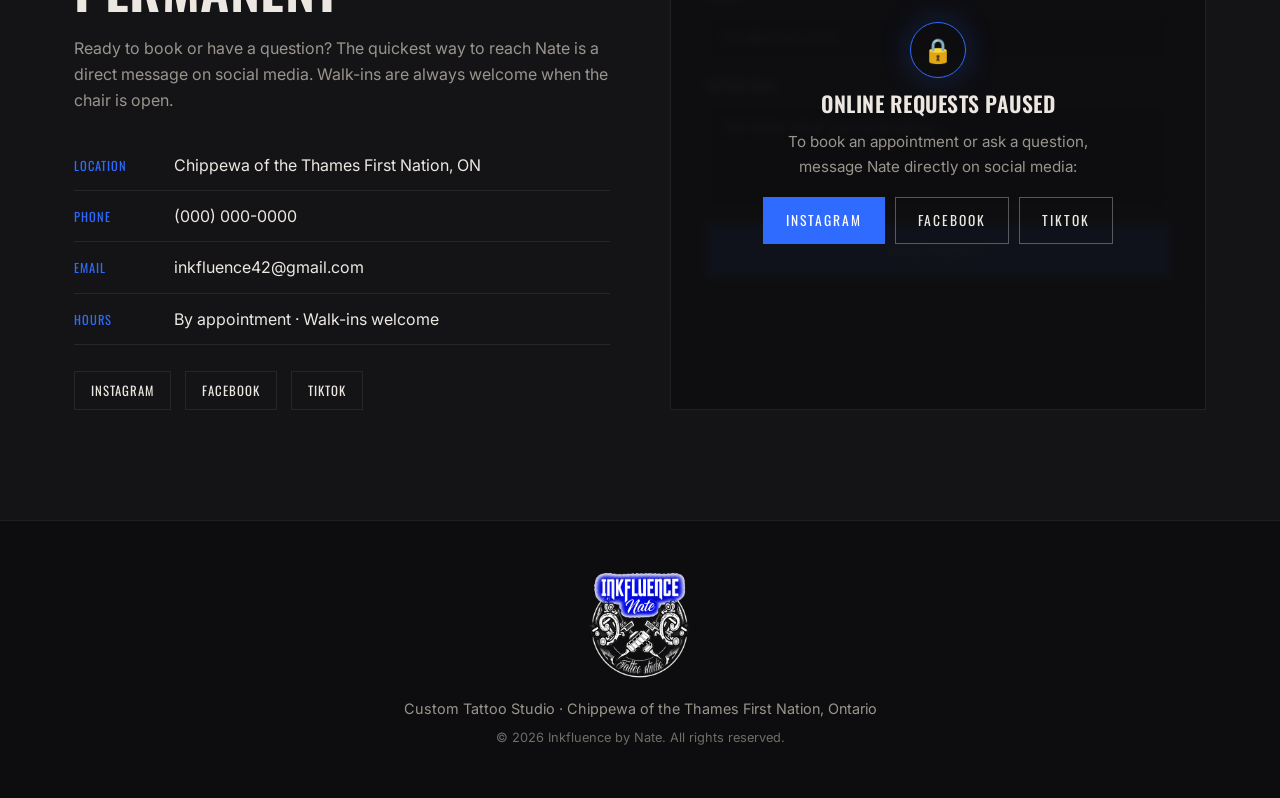
==== commit 6286dc61: "Remove Decap CMS and admin login entirely Deletes the /admin app (its config publicly named the GitH" ====
--- a/index.html
+++ b/index.html
@@ -226,24 +226,9 @@
       <img src="images/InkfluencePNG.png" alt="Inkfluence by Nate" class="footer-logo" />
       <p class="footer-meta">Custom Tattoo Studio · Chippewa of the Thames First Nation, Ontario</p>
       <p class="footer-copy">© <span id="year"></span> Inkfluence by Nate. All rights reserved.</p>
-      <button type="button" class="admin-link" id="adminOpen">Admin Login</button>
     </div>
   </footer>
 
-  <!-- ============ ADMIN LOGIN MODAL (login only — no public sign-up) ============ -->
-  <div class="admin-modal" id="adminModal" aria-hidden="true">
-    <div class="admin-backdrop" data-admin-close></div>
-    <div class="admin-dialog" role="dialog" aria-modal="true" aria-labelledby="adminTitle">
-      <button type="button" class="admin-close" id="adminClose" aria-label="Close">&times;</button>
-      <img src="images/InkfluencePNG.png" alt="Inkfluence by Nate" class="admin-logo" />
-      <h2 class="admin-title" id="adminTitle">Admin Login</h2>
-      <p class="admin-sub">Authorized access only — for Nate.</p>
-      <a href="admin/" class="btn btn-primary btn-block admin-github">Continue with GitHub</a>
-      <p class="admin-note">Editing is restricted to people with access to the website's GitHub repository. There is no public sign-up.</p>
-    </div>
-  </div>
-
   <script src="script.js"></script>
-  <script src="content.js"></script>
 </body>
 </html>
--- a/styles.css
+++ b/styles.css
@@ -280,63 +280,6 @@
 .footer-brand { font-size: 1.6rem; display: inline-block; margin-bottom: 12px; }
 .footer-meta { color: var(--muted); margin-bottom: 6px; font-size: 0.9rem; }
 .footer-copy { color: var(--muted); font-size: 0.8rem; opacity: 0.7; }
-
-/* ---------- Admin login link + modal ---------- */
-.admin-link {
-  margin-top: 18px; background: none; border: 0; cursor: pointer;
-  font-family: 'Oswald', sans-serif; text-transform: uppercase; letter-spacing: 2px;
-  font-size: 0.72rem; color: var(--muted); opacity: 0.6; padding: 6px 4px;
-  transition: color 0.3s, opacity 0.3s;
-}
-.admin-link:hover { color: var(--accent); opacity: 1; }
-
-.admin-modal {
-  position: fixed; inset: 0; z-index: 1000; display: none;
-  align-items: center; justify-content: center; padding: 24px;
-}
-.admin-modal.open { display: flex; }
-.admin-backdrop {
-  position: absolute; inset: 0; background: rgba(6,8,14,0.82);
-  backdrop-filter: blur(6px); animation: adminFade 0.3s var(--ease);
-}
-.admin-dialog {
-  position: relative; z-index: 1; width: 100%; max-width: 400px;
-  background: var(--bg-2); border: 1px solid var(--line);
-  border-top: 3px solid var(--accent);
-  box-shadow: 0 30px 80px rgba(0,0,0,0.6), 0 0 60px rgba(47,107,255,0.15);
-  padding: 38px 34px 30px; text-align: center;
-  animation: adminPop 0.35s var(--ease);
-}
-@keyframes adminFade { from { opacity: 0; } to { opacity: 1; } }
-@keyframes adminPop { from { opacity: 0; transform: translateY(18px) scale(0.97); } to { opacity: 1; transform: none; } }
-
-.admin-close {
-  position: absolute; top: 12px; right: 16px; background: none; border: 0; cursor: pointer;
-  color: var(--muted); font-size: 1.6rem; line-height: 1; transition: color 0.3s;
-}
-.admin-close:hover { color: var(--accent); }
-.admin-logo { height: 72px; width: auto; margin: 0 auto 14px; }
-.admin-title { font-size: 1.7rem; margin-bottom: 6px; }
-.admin-sub { color: var(--muted); font-size: 0.9rem; margin-bottom: 24px; }
-
-.admin-form { display: flex; flex-direction: column; gap: 14px; text-align: left; }
-.admin-form label {
-  display: flex; flex-direction: column; gap: 7px;
-  font-family: 'Oswald', sans-serif; text-transform: uppercase; letter-spacing: 1px;
-  font-size: 0.74rem; color: var(--muted);
-}
-.admin-form input {
-  background: var(--bg); border: 1px solid var(--line); color: var(--text);
-  padding: 13px 14px; font-family: 'Inter', sans-serif; font-size: 0.95rem;
-  transition: border-color 0.3s;
-}
-.admin-form input:focus { outline: none; border-color: var(--accent); }
-.admin-form .btn { margin-top: 6px; }
-
-.admin-message { min-height: 0; font-size: 0.85rem; color: #ff6b6b; margin: 0; }
-.admin-message.show { min-height: 1.2em; }
-.admin-message.info { color: var(--accent-2); }
-.admin-note { margin-top: 18px; font-size: 0.74rem; color: var(--muted); opacity: 0.7; }
 
 /* ===========================================================
    SCROLL REVEAL ANIMATION
